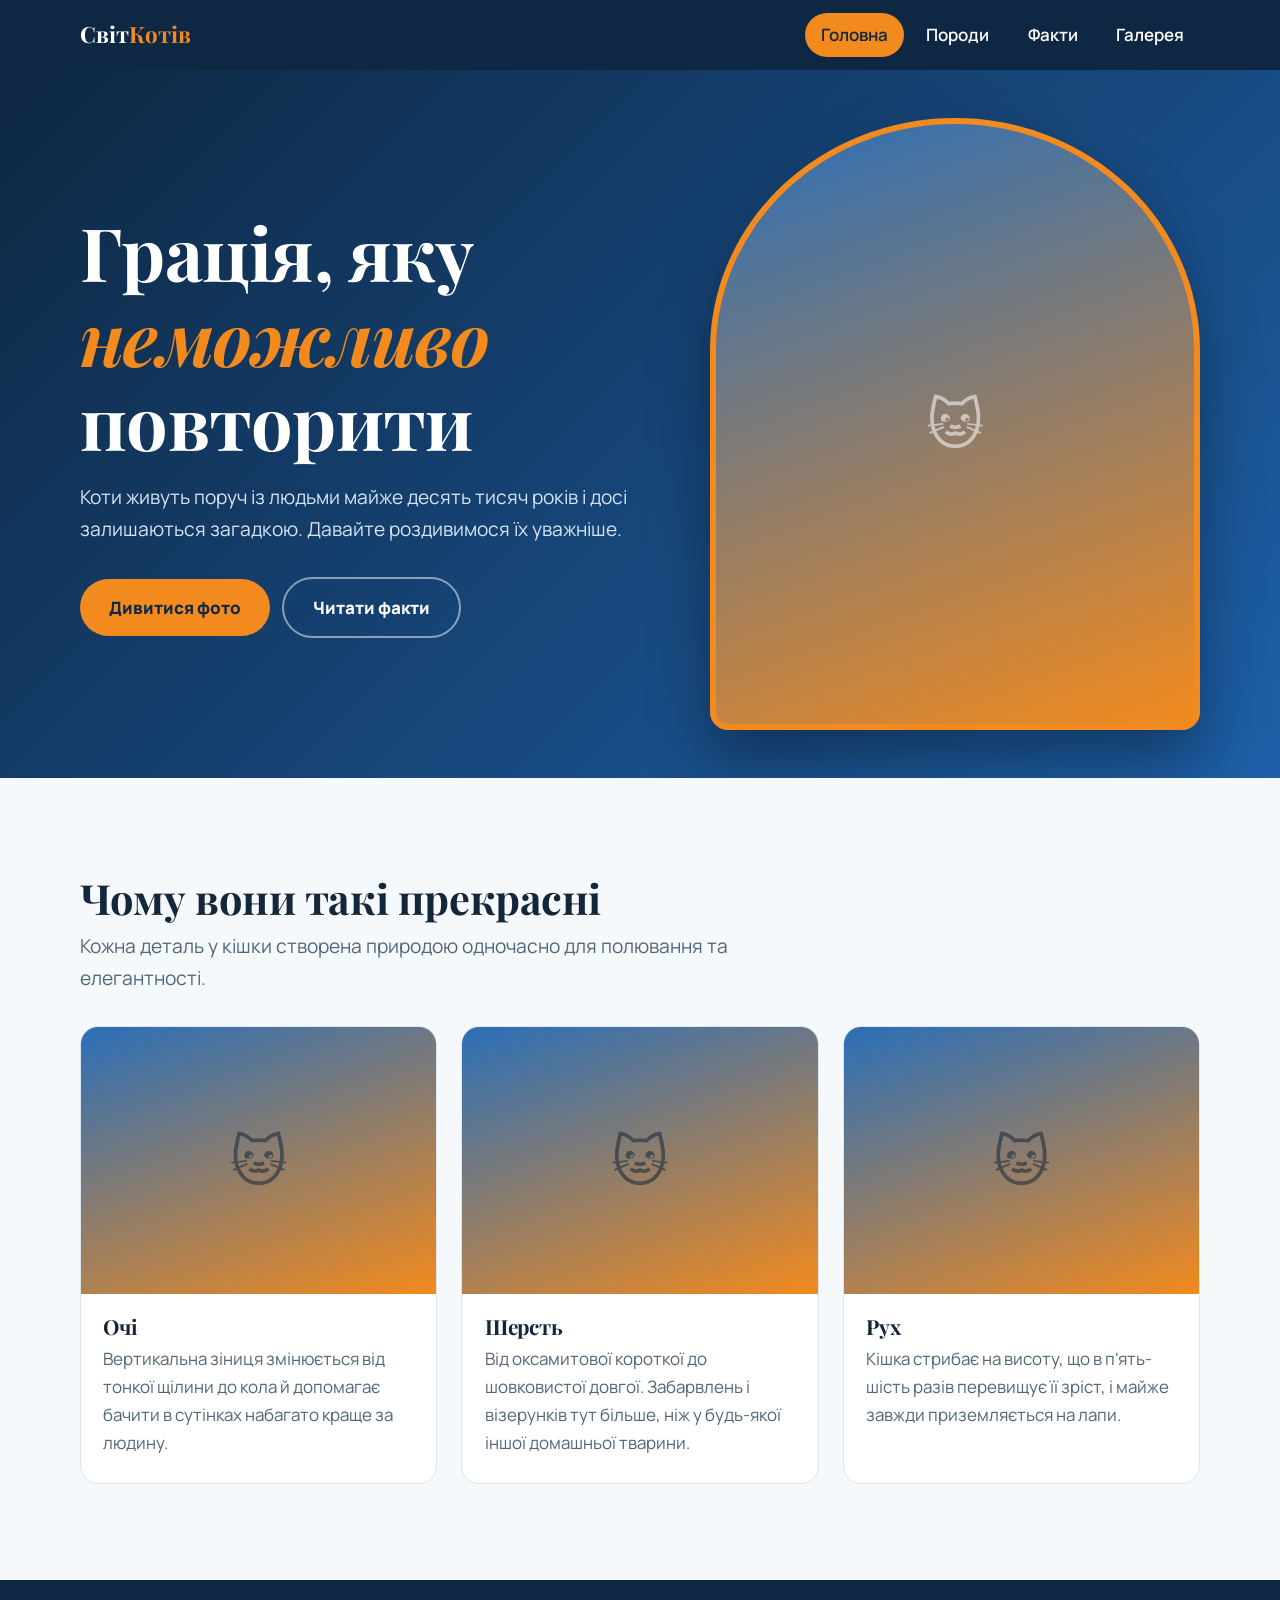
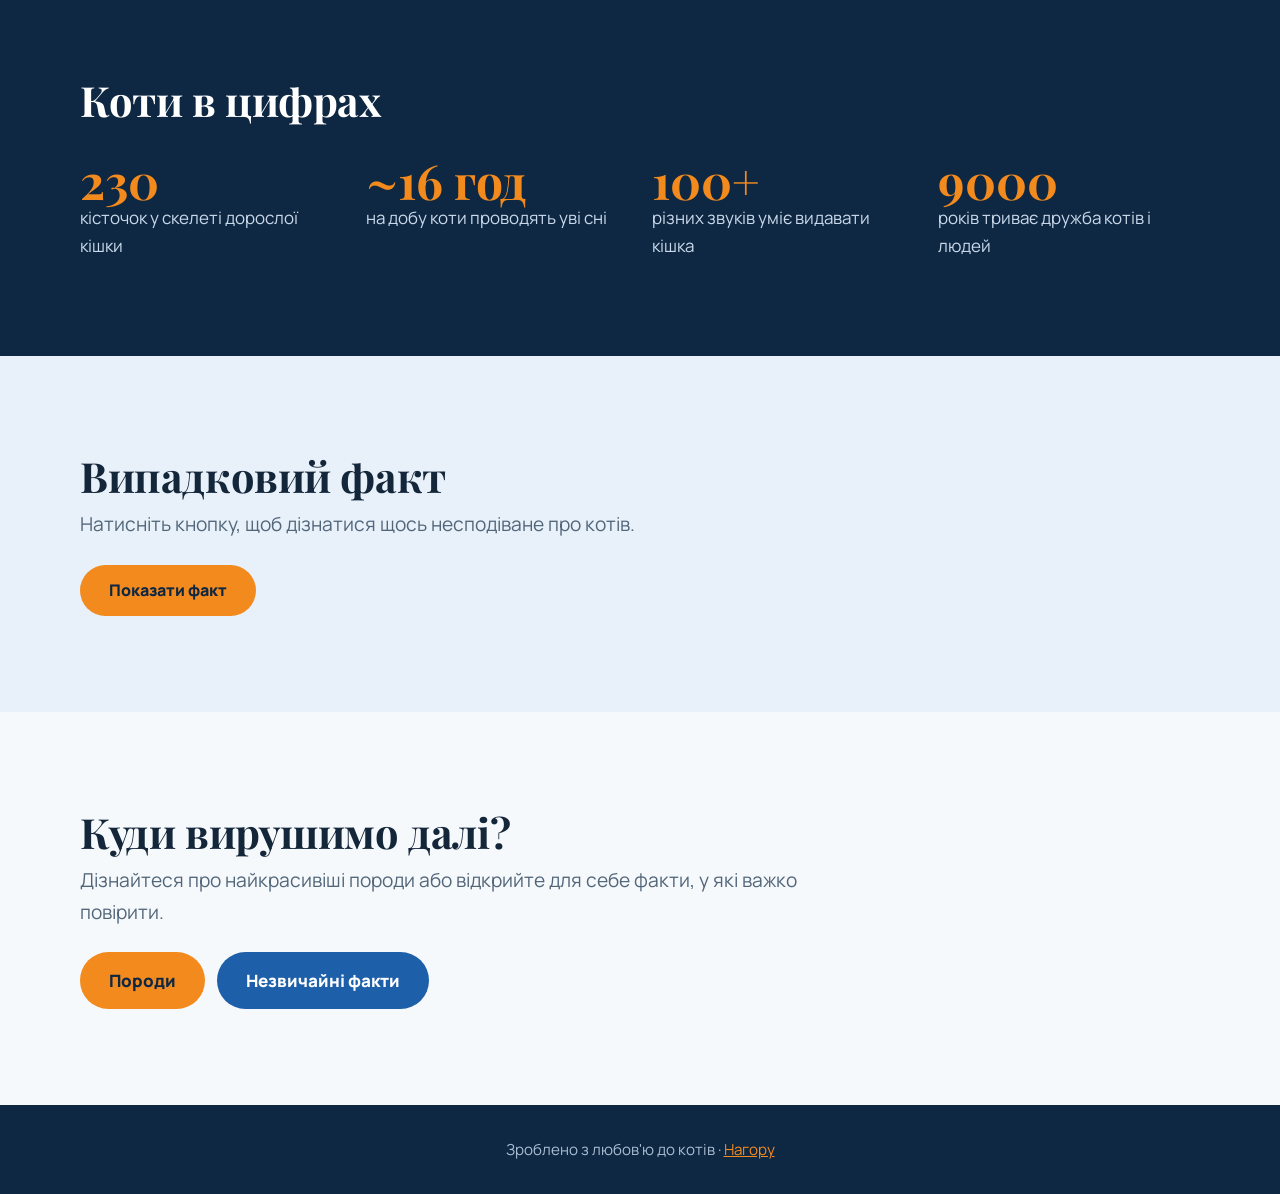
==== index.html @ 0327955f "first First commit" ====
<!DOCTYPE html>
<html lang="uk">
	<head>
		<meta charset="UTF-8">
			<meta name="viewport" content="width=device-width, initial-scale=1">
				<title>Головна — Світ котів</title>
				<meta name="description" content="Краса котів: фото, породи та незвичайні факти">
					<link rel="preconnect" href="https://fonts.googleapis.com">
						<link rel="preconnect" href="https://fonts.gstatic.com" crossorigin="">
							<link href="https://fonts.googleapis.com/css2?family=Manrope:wght@400;600;800&family=Playfair+Display:ital,wght@0,700;1,700&display=swap" rel="stylesheet">
								<link rel="stylesheet" href="css/style.css">
									<script src="js/script.js" defer=""></script>
								</head>
	<body>
		<header>
			<div class="wrap bar">
				<a class="logo" href="index.html">
					Світ<span>Котів</span>
				</a>
				<input type="checkbox" id="menu-toggle" aria-label="Відкрити меню">
					<label class="burger" for="menu-toggle">
						<span></span>
						<span></span>
						<span></span>
					</label>
					<nav aria-label="Головне меню">
						<ul>
							<li>
								<a href="index.html" aria-current="page">Головна</a>
							</li>
							<li>
								<a href="breeds.html">Породи</a>
							</li>
							<li>
								<a href="facts.html">Факти</a>
							</li>
							<li>
								<a href="gallery.html">Галерея</a>
							</li>
						</ul>
					</nav>
				</div>
		</header>

		<main>
			<section class="hero">
				<div class="wrap">
					<div>
						<h1>
							Грація, яку <em>неможливо</em> повторити
						</h1>
						<p>Коти живуть поруч із людьми майже десять тисяч років і досі залишаються загадкою. Давайте роздивимося їх уважніше.</p>
						<a class="btn" href="gallery.html">Дивитися фото</a>
						<a class="btn ghost" href="facts.html">Читати факти</a>
					</div>
					<div class="ph hero-photo">
						<img src="images/hero.jpg" alt="Руда кішка з бурштиновими очима" onerror="this.remove()">
   </div>
				</div>
			</section>

			<section>
				<div class="wrap">
					<h2>Чому вони такі прекрасні</h2>
					<p class="lead">Кожна деталь у кішки створена природою одночасно для полювання та елегантності.</p>
					<div class="grid">
						<article class="card">
							<div class="ph">
								<img src="images/eyes.jpg" alt="Крупний план котячих очей" loading="lazy" onerror="this.remove()">
							</div>
							<div class="txt">
								<h3>Очі</h3>
								<p>Вертикальна зіниця змінюється від тонкої щілини до кола й допомагає бачити в сутінках набагато краще за людину.</p>
							</div>
						</article>
						<article class="card">
							<div class="ph">
								<img src="images/fur.jpg" alt="Пухнастий кіт" loading="lazy" onerror="this.remove()">
							</div>
							<div class="txt">
								<h3>Шерсть</h3>
								<p>Від оксамитової короткої до шовковистої довгої. Забарвлень і візерунків тут більше, ніж у будь-якої іншої домашньої тварини.</p>
							</div>
						</article>
						<article class="card">
							<div class="ph">
								<img src="images/jump.jpg" alt="Кішка у стрибку" loading="lazy" onerror="this.remove()">
							</div>
							<div class="txt">
								<h3>Рух</h3>
								<p>Кішка стрибає на висоту, що в п'ять-шість разів перевищує її зріст, і майже завжди приземляється на лапи.</p>
							</div>
						</article>
					</div>
				</div>
			</section>

			<section class="dark">
				<div class="wrap">
					<h2>Коти в цифрах</h2>
					<div class="stats">
						<div class="stat">
							<b>230</b>
							<p>кісточок у скелеті дорослої кішки</p>
						</div>
						<div class="stat">
							<b>~16 год</b>
							<p>на добу коти проводять уві сні</p>
						</div>
						<div class="stat">
							<b>100+</b>
							<p>різних звуків уміє видавати кішка</p>
						</div>
						<div class="stat">
							<b>9000</b>
							<p>років триває дружба котів і людей</p>
						</div>
					</div>
				</div>
			</section>

			<section class="alt">
				<div class="wrap">
					<h2>Випадковий факт</h2>
					<p class="lead" id="fact-text" aria-live="polite">Натисніть кнопку, щоб дізнатися щось несподіване про котів.</p>
					<div class="actions">
						<button class="btn" id="fact-btn" type="button">Показати факт</button>
					</div>
				</div>
			</section>

			<section>
				<div class="wrap">
					<h2>Куди вирушимо далі?</h2>
					<p class="lead">Дізнайтеся про найкрасивіші породи або відкрийте для себе факти, у які важко повірити.</p>
					<div class="actions">
						<a class="btn" href="breeds.html">Породи</a>
						<a class="btn blue" href="facts.html">Незвичайні факти</a>
					</div>
				</div>
			</section>
		</main>

		<footer>
			<div class="wrap">
				<p>
					Зроблено з любов'ю до котів · <a href="index.html">Нагору</a>
				</p>
			</div>
		</footer>
	</body>
</html>
---- css/style.css ----
/* ===== Коти: синьо-помаранчева палітра ===== */
:root{
  --navy:#0e2742; --blue:#1d5fa8; --sky:#e8f1fa; --paper:#f6f9fc;
  --orange:#f28a1e; --orange-dark:#c96a08; --ink:#14263a; --muted:#52667a;
  --radius:18px;
  --head:"Playfair Display",Georgia,serif;
  --body:"Manrope",system-ui,sans-serif;
}
*{box-sizing:border-box;margin:0;padding:0}
html{scroll-behavior:smooth}
body{font-family:var(--body);color:var(--ink);background:var(--paper);line-height:1.65;font-size:1.0625rem;overflow-x:hidden}
img{max-width:100%;display:block}
a{color:inherit}
:focus-visible{outline:3px solid var(--orange);outline-offset:3px}
.wrap{width:min(1120px,92%);margin-inline:auto}
h1,h2,h3{font-family:var(--head);line-height:1.15;letter-spacing:-.01em}
h1{font-size:clamp(2.4rem,6vw,4.6rem)}
h2{font-size:clamp(1.7rem,3.6vw,2.6rem);margin-bottom:.6rem}
h3{font-size:1.3rem;margin-bottom:.4rem}
section{padding:clamp(3rem,8vw,6rem) 0}
.lead{font-size:1.2rem;color:var(--muted);max-width:60ch}

/* Шапка і меню */
header{position:sticky;top:0;z-index:20;background:var(--navy);color:#fff}
.bar{display:flex;align-items:center;justify-content:space-between;padding:.8rem 0}
.logo{font-family:var(--head);font-weight:700;font-size:1.4rem;text-decoration:none}
.logo span{color:var(--orange)}
nav ul{display:flex;gap:.4rem;list-style:none}
nav a{display:block;padding:.5rem 1rem;border-radius:999px;text-decoration:none;font-weight:600;transition:background .2s}
nav a:hover{background:rgba(255,255,255,.12)}
nav a[aria-current="page"]{background:var(--orange);color:var(--navy)}
#menu-toggle,.burger{display:none}

/* Головний екран */
.hero{background:linear-gradient(135deg,var(--navy) 0%,#17497f 60%,var(--blue) 100%);color:#fff;padding:0;overflow:hidden}
.hero .wrap{display:grid;grid-template-columns:1.1fr .9fr;gap:2rem;align-items:center;min-height:78vh;padding-block:3rem}
.hero p{font-size:1.2rem;color:#d6e4f3;max-width:48ch;margin:1.2rem 0 2rem}
.hero h1 em{font-style:italic;color:var(--orange)}
.btn{display:inline-block;background:var(--orange);color:var(--navy);font-weight:800;text-decoration:none;padding:.9rem 1.8rem;border-radius:999px;transition:transform .2s,background .2s}
.btn:hover{background:#ffa043;transform:translateY(-2px)}
button.btn{border:0;cursor:pointer;font-family:inherit;font-size:1rem}
.btn.ghost{background:transparent;color:#fff;border:2px solid rgba(255,255,255,.5);margin-left:.6rem}
.btn.ghost:hover{background:rgba(255,255,255,.12)}
.btn.blue{background:var(--blue);color:#fff}
.hero-photo{aspect-ratio:4/5;border-radius:50% 50% var(--radius) var(--radius)/38% 38% var(--radius) var(--radius);border:6px solid var(--orange);box-shadow:0 30px 60px rgba(0,0,0,.35)}

/* Рамки для фото: поки немає файлу, видно градієнт зі смайликом */
.ph{position:relative;overflow:hidden;background:linear-gradient(160deg,#2a6fb8,#f28a1e);display:grid;place-items:center}
.ph::before{content:"🐱";font-size:3.5rem;opacity:.55;position:absolute}
.ph img{position:relative;width:100%;height:100%;object-fit:cover}

/* Сітки і картки */
.grid{display:grid;gap:1.5rem;grid-template-columns:repeat(auto-fit,minmax(250px,1fr));margin-top:2rem}
.card{background:#fff;border-radius:var(--radius);overflow:hidden;border:1px solid #dbe6f1}
.card .ph{aspect-ratio:4/3}
.card .txt{padding:1.3rem 1.4rem 1.6rem}
.card p{color:var(--muted)}
.tag{display:inline-block;background:var(--sky);color:var(--blue);font-weight:700;font-size:.85rem;padding:.15rem .7rem;border-radius:999px;margin-bottom:.6rem}
.alt{background:var(--sky)}
.dark{background:var(--navy);color:#fff}
.dark .lead,.dark p{color:#c9d9ea}
.actions{margin-top:1.5rem;display:flex;gap:.8rem;flex-wrap:wrap}

/* Цифри */
.stats{display:grid;gap:1.5rem;grid-template-columns:repeat(auto-fit,minmax(200px,1fr));margin-top:2rem}
.stat b{display:block;font-family:var(--head);font-size:3rem;color:var(--orange);line-height:1}

/* Факти */
.fact{display:grid;grid-template-columns:auto 1fr;gap:1.5rem;padding:1.6rem 0;border-bottom:1px solid #cfdceb;align-items:start}
.fact .ico{font-size:2.4rem;width:4.2rem;height:4.2rem;display:grid;place-items:center;background:var(--orange);border-radius:50%}
.fact:nth-of-type(even) .ico{background:var(--blue)}
.fact p{color:var(--muted);max-width:68ch}
details{background:#fff;border:1px solid #dbe6f1;border-radius:14px;padding:1rem 1.3rem;margin-top:1rem}
summary{cursor:pointer;font-weight:700;color:var(--blue)}
details p{margin-top:.6rem;color:var(--muted)}

/* Галерея */
.gallery{columns:3 260px;column-gap:1rem;margin-top:2rem}
.gallery figure{break-inside:avoid;margin-bottom:1rem;border-radius:var(--radius);overflow:hidden;background:#fff;border:1px solid #dbe6f1}
.gallery .ph{min-height:220px}
.gallery figure:nth-child(3n+1) .ph{aspect-ratio:3/4}
.gallery figure:nth-child(3n+2) .ph{aspect-ratio:1}
.gallery figure:nth-child(3n) .ph{aspect-ratio:4/3}
.gallery figcaption{padding:.7rem 1rem;font-size:.95rem;color:var(--muted)}

.page-head{background:linear-gradient(135deg,var(--navy),var(--blue));color:#fff;padding:clamp(3rem,7vw,5rem) 0}
.page-head p{color:#d6e4f3;max-width:56ch;margin-top:.8rem;font-size:1.15rem}

footer{background:var(--navy);color:#a9bdd3;text-align:center;padding:2rem 0;font-size:.95rem}
footer a{color:var(--orange)}

/* ===== Анімація котів ===== */
.cat-layer{position:fixed;inset:0;pointer-events:none;overflow:hidden;z-index:50}
.follow-cat{position:absolute;left:0;top:0;line-height:1;opacity:0;transition:opacity .4s;will-change:transform}
.runner{position:absolute;left:0;line-height:1;will-change:transform;animation-timing-function:linear;animation-fill-mode:forwards}
.runner.to-right{--flip:-1;animation-name:run-right}
.runner.to-left{--flip:1;animation-name:run-left}
.runner .bob{display:block;animation:bob .35s ease-in-out infinite}
@keyframes run-right{from{transform:translateX(-120px)}to{transform:translateX(calc(100vw + 120px))}}
@keyframes run-left{from{transform:translateX(calc(100vw + 120px))}to{transform:translateX(-120px)}}
@keyframes bob{
  0%,100%{transform:scaleX(var(--flip)) translateY(0) rotate(-4deg)}
  50%{transform:scaleX(var(--flip)) translateY(-12px) rotate(4deg)}
}

/* Планшети */
@media (max-width:900px){
  .hero .wrap{grid-template-columns:1fr;min-height:auto;text-align:center}
  .hero p{margin-inline:auto}
  .hero-photo{max-width:340px;margin:0 auto;order:-1;aspect-ratio:1}
  .btn.ghost{margin:.8rem 0 0}
}
/* Телефони */
@media (max-width:720px){
  .burger{display:flex;flex-direction:column;gap:5px;cursor:pointer;padding:.6rem}
  .burger span{width:26px;height:3px;background:#fff;border-radius:2px;transition:.25s}
  nav{position:absolute;left:0;right:0;top:100%;background:var(--navy);max-height:0;overflow:hidden;transition:max-height .3s}
  nav ul{flex-direction:column;padding:.5rem 4% 1rem}
  #menu-toggle:checked ~ nav{max-height:320px}
  #menu-toggle:checked ~ .burger span:nth-child(1){transform:translateY(8px) rotate(45deg)}
  #menu-toggle:checked ~ .burger span:nth-child(2){opacity:0}
  #menu-toggle:checked ~ .burger span:nth-child(3){transform:translateY(-8px) rotate(-45deg)}
  .bar{position:relative}
  .fact{grid-template-columns:1fr}
  body{font-size:1rem}
}
@media (prefers-reduced-motion:reduce){
  *{transition:none!important;scroll-behavior:auto!important}
  .cat-layer{display:none}
}
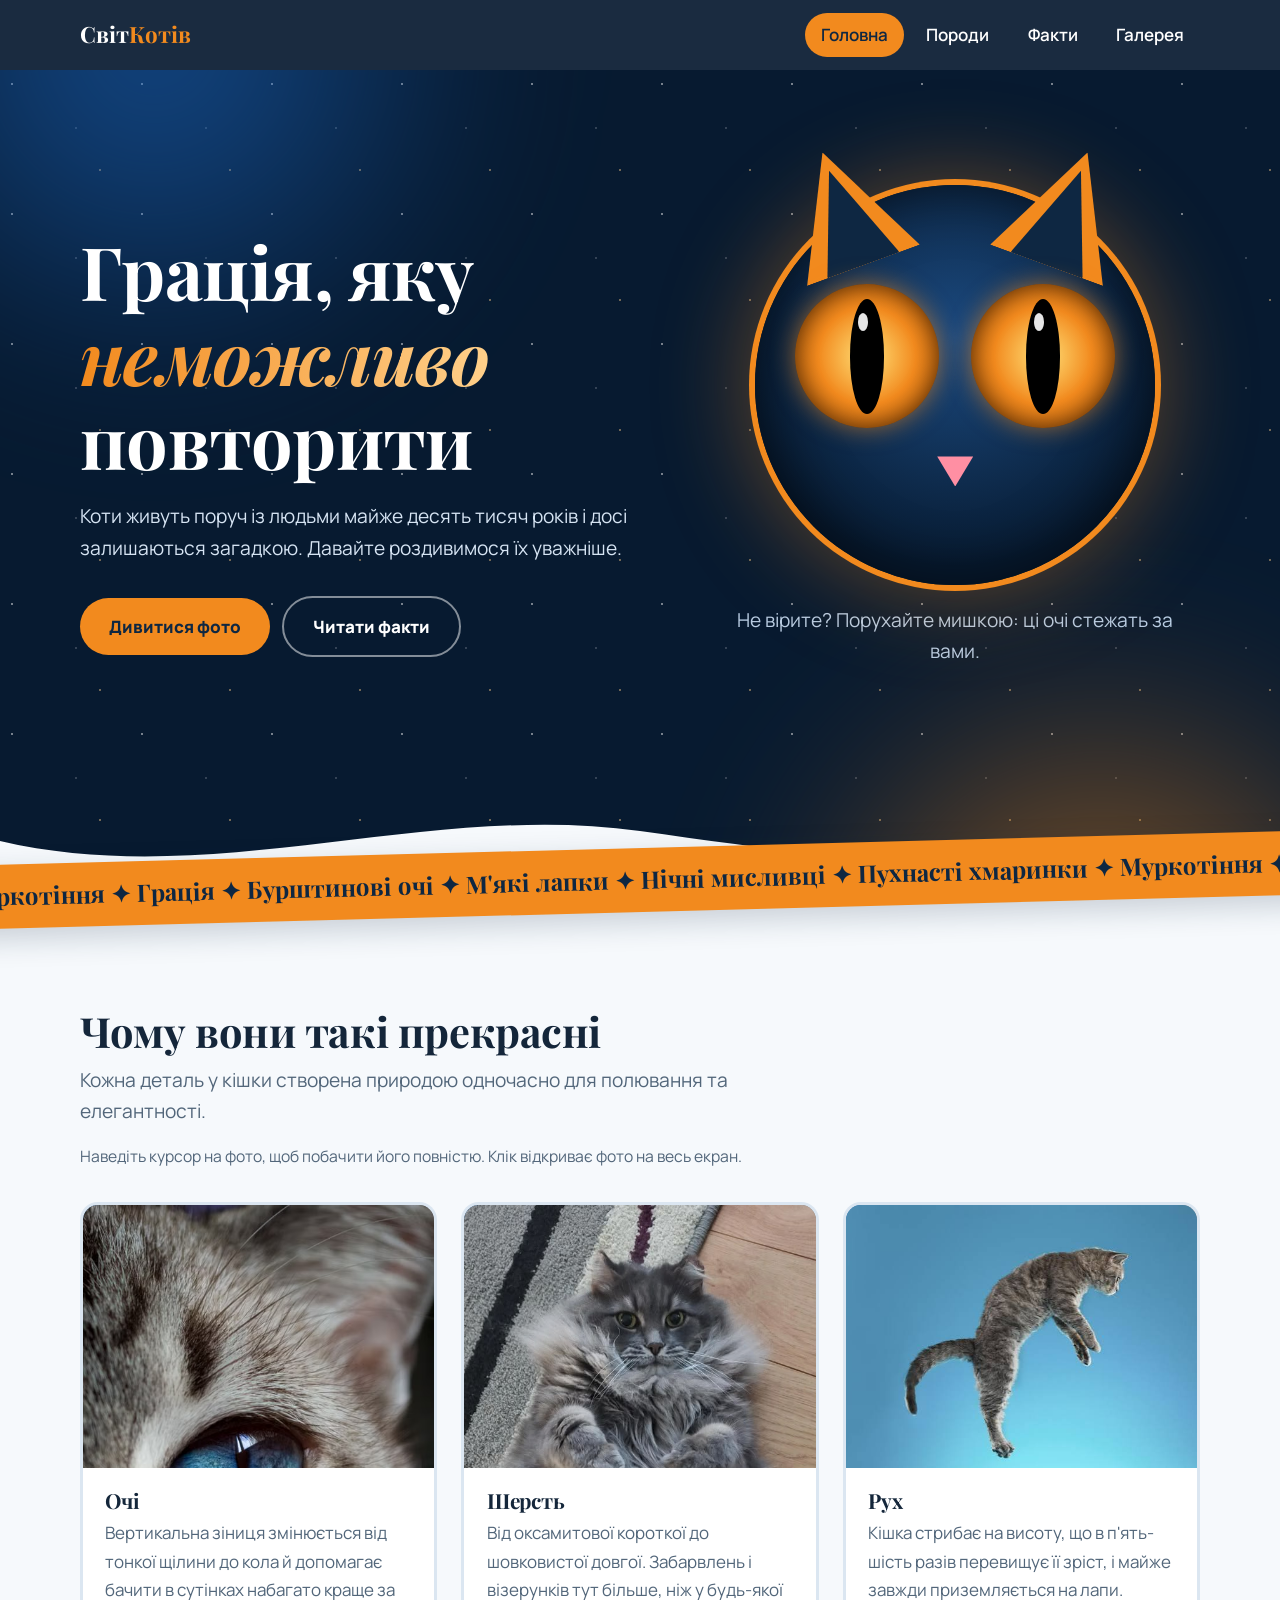
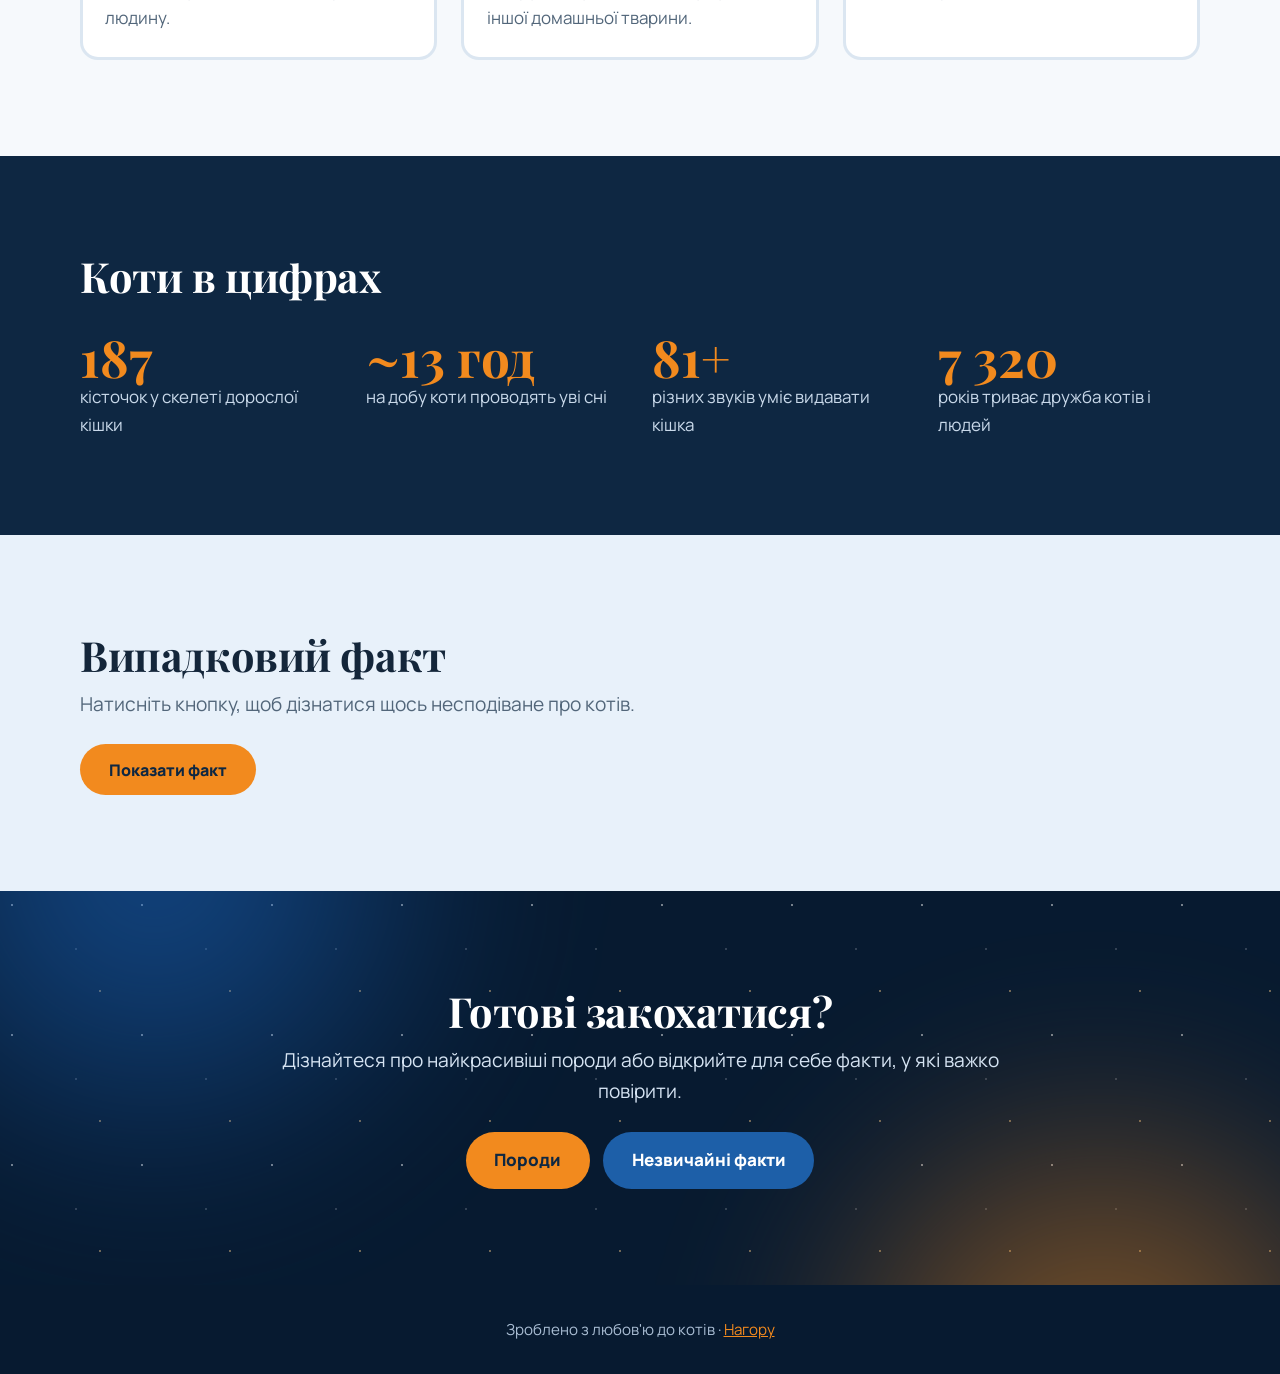
==== commit c0efd038: "change site" ====
--- a/index.html
+++ b/index.html
@@ -43,26 +43,50 @@
 		</header>
 
 		<main>
-			<section class="hero">
+			<section class="hero aurora">
 				<div class="wrap">
 					<div>
 						<h1>
-							Грація, яку <em>неможливо</em> повторити
+							<span class="w" style="--i:0">Грація,</span>
+							<span class="w" style="--i:1">яку</span>
+							<span class="w shine" style="--i:2">неможливо</span>
+							<span class="w" style="--i:3">повторити</span>
 						</h1>
 						<p>Коти живуть поруч із людьми майже десять тисяч років і досі залишаються загадкою. Давайте роздивимося їх уважніше.</p>
 						<a class="btn" href="gallery.html">Дивитися фото</a>
 						<a class="btn ghost" href="facts.html">Читати факти</a>
 					</div>
-					<div class="ph hero-photo">
-						<img src="images/hero.jpg" alt="Руда кішка з бурштиновими очима" onerror="this.remove()">
-   </div>
+					<div class="face-box">
+						<div class="face" aria-hidden="true">
+							<span class="ear l"></span>
+							<span class="ear r"></span>
+							<div class="eyes">
+								<div class="eye">
+									<i class="pupil"></i>
+								</div>
+								<div class="eye">
+									<i class="pupil"></i>
+								</div>
+							</div>
+							<span class="nose"></span>
+						</div>
+						<p class="hint">Не вірите? Порухайте мишкою: ці очі стежать за вами.</p>
+					</div>
 				</div>
+				<svg class="wave" viewBox="0 0 1440 80" preserveAspectRatio="none" aria-hidden="true">
+					<path d="M0,40 C240,90 480,0 720,30 C960,60 1200,90 1440,35 L1440,80 L0,80 Z" fill="#f6f9fc"/>
+				</svg>
 			</section>
+
+			<div class="marquee" aria-hidden="true">
+				<div>Муркотіння ✦ Грація ✦ Бурштинові очі ✦ М'які лапки ✦ Нічні мисливці ✦ Пухнасті хмаринки ✦ Муркотіння ✦ Грація ✦ Бурштинові очі ✦ М'які лапки ✦ Нічні мисливці ✦ Пухнасті хмаринки ✦ </div>
+			</div>
 
 			<section>
 				<div class="wrap">
 					<h2>Чому вони такі прекрасні</h2>
 					<p class="lead">Кожна деталь у кішки створена природою одночасно для полювання та елегантності.</p>
+					<p class="hint">Наведіть курсор на фото, щоб побачити його повністю. Клік відкриває фото на весь екран.</p>
 					<div class="grid">
 						<article class="card">
 							<div class="ph">
@@ -100,19 +124,19 @@
 					<h2>Коти в цифрах</h2>
 					<div class="stats">
 						<div class="stat">
-							<b>230</b>
+							<b data-count="230">230</b>
 							<p>кісточок у скелеті дорослої кішки</p>
 						</div>
 						<div class="stat">
-							<b>~16 год</b>
+							<b data-count="16" data-prefix="~" data-suffix=" год">~16 год</b>
 							<p>на добу коти проводять уві сні</p>
 						</div>
 						<div class="stat">
-							<b>100+</b>
+							<b data-count="100" data-suffix="+">100+</b>
 							<p>різних звуків уміє видавати кішка</p>
 						</div>
 						<div class="stat">
-							<b>9000</b>
+							<b data-count="9000">9000</b>
 							<p>років триває дружба котів і людей</p>
 						</div>
 					</div>
@@ -129,9 +153,9 @@
 				</div>
 			</section>
 
-			<section>
+			<section class="cta aurora">
 				<div class="wrap">
-					<h2>Куди вирушимо далі?</h2>
+					<h2>Готові закохатися?</h2>
 					<p class="lead">Дізнайтеся про найкрасивіші породи або відкрийте для себе факти, у які важко повірити.</p>
 					<div class="actions">
 						<a class="btn" href="breeds.html">Породи</a>
--- a/css/style.css
+++ b/css/style.css
@@ -1,7 +1,8 @@
 /* ===== Коти: синьо-помаранчева палітра ===== */
+@property --a{syntax:"<angle>";initial-value:0deg;inherits:false}
 :root{
-  --navy:#0e2742; --blue:#1d5fa8; --sky:#e8f1fa; --paper:#f6f9fc;
-  --orange:#f28a1e; --orange-dark:#c96a08; --ink:#14263a; --muted:#52667a;
+  --navy:#0e2742; --deep:#071a30; --blue:#1d5fa8; --sky:#e8f1fa; --paper:#f6f9fc;
+  --orange:#f28a1e; --gold:#ffd08a; --ink:#14263a; --muted:#52667a;
   --radius:18px;
   --head:"Playfair Display",Georgia,serif;
   --body:"Manrope",system-ui,sans-serif;
@@ -19,9 +20,13 @@
 h3{font-size:1.3rem;margin-bottom:.4rem}
 section{padding:clamp(3rem,8vw,6rem) 0}
 .lead{font-size:1.2rem;color:var(--muted);max-width:60ch}
+.hint{font-size:.98rem;color:var(--muted);margin-top:1rem}
+
+/* Смуга прокрутки */
+.progress{position:fixed;top:0;left:0;width:100%;height:4px;transform-origin:0 50%;transform:scaleX(0);background:linear-gradient(90deg,var(--orange),var(--gold),var(--blue));z-index:100}
 
 /* Шапка і меню */
-header{position:sticky;top:0;z-index:20;background:var(--navy);color:#fff}
+header{position:sticky;top:0;z-index:20;background:rgba(7,26,48,.92);backdrop-filter:blur(8px);color:#fff}
 .bar{display:flex;align-items:center;justify-content:space-between;padding:.8rem 0}
 .logo{font-family:var(--head);font-weight:700;font-size:1.4rem;text-decoration:none}
 .logo span{color:var(--orange)}
@@ -31,27 +36,83 @@
 nav a[aria-current="page"]{background:var(--orange);color:var(--navy)}
 #menu-toggle,.burger{display:none}
 
+/* Північне сяйво і зорі */
+.aurora{position:relative;overflow:hidden;isolation:isolate;color:#fff;
+  background:
+   radial-gradient(1.5px 1.5px at 12px 14px,rgba(255,255,255,.85),transparent),
+   radial-gradient(1px 1px at 76px 58px,rgba(255,255,255,.6),transparent),
+   radial-gradient(1.5px 1.5px at 100px 100px,rgba(255,208,138,.8),transparent),
+   var(--deep);
+  background-size:130px 130px,130px 130px,130px 130px,auto;
+  animation:stars 60s linear infinite}
+.aurora::before,.aurora::after{content:"";position:absolute;width:60vmax;height:60vmax;border-radius:50%;filter:blur(80px);opacity:.6;z-index:-1;animation:drift 16s ease-in-out infinite alternate}
+.aurora::before{background:radial-gradient(circle,#1d6fd1,transparent 65%);top:-32vmax;left:-18vmax}
+.aurora::after{background:radial-gradient(circle,#f28a1e,transparent 65%);bottom:-38vmax;right:-16vmax;animation-delay:-7s}
+@keyframes drift{to{transform:translate(12vmax,8vmax) scale(1.2)}}
+@keyframes stars{to{background-position:130px 130px,-130px 130px,130px -130px,0 0}}
+@keyframes floaty{50%{translate:0 -14px}}
+
 /* Головний екран */
-.hero{background:linear-gradient(135deg,var(--navy) 0%,#17497f 60%,var(--blue) 100%);color:#fff;padding:0;overflow:hidden}
-.hero .wrap{display:grid;grid-template-columns:1.1fr .9fr;gap:2rem;align-items:center;min-height:78vh;padding-block:3rem}
+.hero{padding:0}
+.hero .wrap{display:grid;grid-template-columns:1.1fr .9fr;gap:2rem;align-items:center;min-height:90vh;padding-block:3rem 7rem}
 .hero p{font-size:1.2rem;color:#d6e4f3;max-width:48ch;margin:1.2rem 0 2rem}
-.hero h1 em{font-style:italic;color:var(--orange)}
-.btn{display:inline-block;background:var(--orange);color:var(--navy);font-weight:800;text-decoration:none;padding:.9rem 1.8rem;border-radius:999px;transition:transform .2s,background .2s}
-.btn:hover{background:#ffa043;transform:translateY(-2px)}
+.wave{position:absolute;left:0;bottom:-1px;width:100%;height:80px;display:block}
+.w{display:inline-block;opacity:0;animation:wordIn .9s cubic-bezier(.2,.8,.2,1) forwards;animation-delay:calc(var(--i)*.14s + .2s)}
+.w.shine{background:linear-gradient(90deg,var(--orange),var(--gold),var(--orange));background-size:200% 100%;-webkit-background-clip:text;background-clip:text;color:transparent;font-style:italic;
+  animation:wordIn .9s cubic-bezier(.2,.8,.2,1) forwards,shine 4s linear infinite;animation-delay:calc(var(--i)*.14s + .2s),0s}
+@keyframes wordIn{from{opacity:0;transform:translateY(46px) rotate(4deg)}to{opacity:1;transform:none}}
+@keyframes shine{to{background-position:200% 0}}
+.btn{display:inline-block;background:var(--orange);color:var(--navy);font-weight:800;text-decoration:none;padding:.9rem 1.8rem;border-radius:999px;transition:transform .2s,background .2s,box-shadow .2s}
+.btn:hover{background:#ffa043;transform:translateY(-3px);box-shadow:0 12px 30px rgba(242,138,30,.4)}
 button.btn{border:0;cursor:pointer;font-family:inherit;font-size:1rem}
 .btn.ghost{background:transparent;color:#fff;border:2px solid rgba(255,255,255,.5);margin-left:.6rem}
-.btn.ghost:hover{background:rgba(255,255,255,.12)}
+.btn.ghost:hover{background:rgba(255,255,255,.12);box-shadow:none}
 .btn.blue{background:var(--blue);color:#fff}
-.hero-photo{aspect-ratio:4/5;border-radius:50% 50% var(--radius) var(--radius)/38% 38% var(--radius) var(--radius);border:6px solid var(--orange);box-shadow:0 30px 60px rgba(0,0,0,.35)}
-
-/* Рамки для фото: поки немає файлу, видно градієнт зі смайликом */
+
+/* Котяча мордочка з очима, що стежать */
+.face-box{text-align:center}
+.face-box .hint{color:#b9cde3}
+.face{position:relative;isolation:isolate;width:min(400px,78vw);aspect-ratio:1;margin-inline:auto;border-radius:50%;
+  background:radial-gradient(circle at 50% 38%,#1b4a80,#071a30 72%);
+  box-shadow:0 0 0 6px var(--orange),0 0 100px rgba(242,138,30,.45),inset 0 0 60px rgba(0,0,0,.6);
+  display:flex;flex-direction:column;align-items:center;justify-content:center;animation:floaty 6s ease-in-out infinite}
+.ear{position:absolute;top:-9%;width:30%;height:30%;background:var(--orange);clip-path:polygon(0 100%,50% 0,100% 100%);z-index:-1}
+.ear::after{content:"";position:absolute;inset:16% 18% 0;background:var(--navy);clip-path:polygon(0 100%,50% 0,100% 100%)}
+.ear.l{left:7%;rotate:-20deg}
+.ear.r{right:7%;rotate:20deg}
+.eyes{display:flex;gap:10%;width:80%;justify-content:center}
+.eye{position:relative;flex:1;aspect-ratio:1;border-radius:50%;overflow:hidden;
+  background:radial-gradient(circle,#ffe27a 0,var(--orange) 48%,#8f4300 100%);
+  box-shadow:inset 0 0 22px rgba(0,0,0,.55),0 0 24px rgba(242,138,30,.6);animation:blink 6s infinite}
+.pupil{position:absolute;left:50%;top:50%;width:24%;height:80%;margin:-40% 0 0 -12%;background:#000;border-radius:50%;transform:translate(var(--px,0px),var(--py,0px))}
+.pupil::after{content:"";position:absolute;top:12%;left:22%;width:30%;height:16%;border-radius:50%;background:#fff;opacity:.9}
+@keyframes blink{0%,90%,100%{transform:scaleY(1)}94%{transform:scaleY(.06)}}
+.nose{width:9%;aspect-ratio:1.2;background:#ff8fa3;clip-path:polygon(0 0,100% 0,50% 100%);margin-top:7%}
+
+/* Стрічка */
+.marquee{background:var(--orange);color:var(--navy);overflow:hidden;white-space:nowrap;rotate:-1.5deg;margin:-2rem -3vw 0;position:relative;z-index:2;padding:.75rem 0;font-family:var(--head);font-weight:700;font-size:1.5rem;box-shadow:0 10px 30px rgba(14,39,66,.2)}
+.marquee div{display:inline-block;animation:marq 30s linear infinite}
+@keyframes marq{to{transform:translateX(-50%)}}
+
+/* Рамки для фото */
 .ph{position:relative;overflow:hidden;background:linear-gradient(160deg,#2a6fb8,#f28a1e);display:grid;place-items:center}
 .ph::before{content:"🐱";font-size:3.5rem;opacity:.55;position:absolute}
-.ph img{position:relative;width:100%;height:100%;object-fit:cover}
-
-/* Сітки і картки */
+.ph img{position:relative;width:100%;height:100%;object-fit:cover;transition:transform .7s cubic-bezier(.2,.8,.2,1),filter .4s}
+.ph:has(img){cursor:zoom-in}
+
+/* Сітки і картки з обертовою рамкою */
 .grid{display:grid;gap:1.5rem;grid-template-columns:repeat(auto-fit,minmax(250px,1fr));margin-top:2rem}
-.card{background:#fff;border-radius:var(--radius);overflow:hidden;border:1px solid #dbe6f1}
+.card,.gallery figure{position:relative;overflow:hidden;border-radius:var(--radius);border:3px solid transparent;
+  background:linear-gradient(#fff,#fff) padding-box,linear-gradient(#dbe6f1,#dbe6f1) border-box;
+  transition:transform .15s ease-out,box-shadow .3s}
+.card:hover,.gallery figure:hover{
+  background:linear-gradient(#fff,#fff) padding-box,conic-gradient(from var(--a),var(--orange),var(--blue),var(--gold),var(--orange)) border-box;
+  animation:spin 3s linear infinite;box-shadow:0 28px 55px rgba(14,39,66,.28)}
+@keyframes spin{to{--a:360deg}}
+.card::after,.gallery figure::after{content:"";position:absolute;inset:0;pointer-events:none;border-radius:inherit;
+  background:radial-gradient(circle at var(--gx,50%) var(--gy,50%),rgba(255,255,255,.4),transparent 55%);opacity:0;transition:opacity .3s}
+.card:hover::after,.gallery figure:hover::after{opacity:1}
+.card:hover .ph img,.gallery figure:hover .ph img{transform:scale(1.1);filter:saturate(1.15)}
 .card .ph{aspect-ratio:4/3}
 .card .txt{padding:1.3rem 1.4rem 1.6rem}
 .card p{color:var(--muted)}
@@ -60,14 +121,23 @@
 .dark{background:var(--navy);color:#fff}
 .dark .lead,.dark p{color:#c9d9ea}
 .actions{margin-top:1.5rem;display:flex;gap:.8rem;flex-wrap:wrap}
+.cta{text-align:center}
+.cta .lead{margin-inline:auto;color:#d6e4f3}
+.cta .actions{justify-content:center}
+
+/* Поява при прокрутці */
+.reveal{opacity:0;translate:0 36px;
+  transition:opacity .7s var(--d,0s),translate .7s var(--d,0s),transform .15s ease-out,box-shadow .3s}
+.reveal.in{opacity:1;translate:0 0}
 
 /* Цифри */
 .stats{display:grid;gap:1.5rem;grid-template-columns:repeat(auto-fit,minmax(200px,1fr));margin-top:2rem}
-.stat b{display:block;font-family:var(--head);font-size:3rem;color:var(--orange);line-height:1}
+.stat b{display:block;font-family:var(--head);font-size:3.2rem;color:var(--orange);line-height:1}
 
 /* Факти */
 .fact{display:grid;grid-template-columns:auto 1fr;gap:1.5rem;padding:1.6rem 0;border-bottom:1px solid #cfdceb;align-items:start}
-.fact .ico{font-size:2.4rem;width:4.2rem;height:4.2rem;display:grid;place-items:center;background:var(--orange);border-radius:50%}
+.fact .ico{font-size:2.4rem;width:4.2rem;height:4.2rem;display:grid;place-items:center;background:var(--orange);border-radius:50%;transition:transform .35s}
+.fact:hover .ico{transform:rotate(-14deg) scale(1.12)}
 .fact:nth-of-type(even) .ico{background:var(--blue)}
 .fact p{color:var(--muted);max-width:68ch}
 details{background:#fff;border:1px solid #dbe6f1;border-radius:14px;padding:1rem 1.3rem;margin-top:1rem}
@@ -76,21 +146,42 @@
 
 /* Галерея */
 .gallery{columns:3 260px;column-gap:1rem;margin-top:2rem}
-.gallery figure{break-inside:avoid;margin-bottom:1rem;border-radius:var(--radius);overflow:hidden;background:#fff;border:1px solid #dbe6f1}
-.gallery .ph{min-height:220px}
-.gallery figure:nth-child(3n+1) .ph{aspect-ratio:3/4}
-.gallery figure:nth-child(3n+2) .ph{aspect-ratio:1}
-.gallery figure:nth-child(3n) .ph{aspect-ratio:4/3}
+.gallery figure{break-inside:avoid;margin-bottom:1rem}
+.gallery .ph img{height:auto}
+.gallery .ph:not(:has(img)){min-height:220px}
+.gallery figure:nth-child(3n+1) .ph:not(:has(img)){aspect-ratio:3/4}
+.gallery figure:nth-child(3n+2) .ph:not(:has(img)){aspect-ratio:1}
+.gallery figure:nth-child(3n) .ph:not(:has(img)){aspect-ratio:4/3}
 .gallery figcaption{padding:.7rem 1rem;font-size:.95rem;color:var(--muted)}
 
-.page-head{background:linear-gradient(135deg,var(--navy),var(--blue));color:#fff;padding:clamp(3rem,7vw,5rem) 0}
+/* Верх внутрішніх сторінок */
+.page-head{padding:clamp(3.5rem,8vw,6rem) 0}
+.page-head h1{animation:wordIn .9s cubic-bezier(.2,.8,.2,1) both}
 .page-head p{color:#d6e4f3;max-width:56ch;margin-top:.8rem;font-size:1.15rem}
-
-footer{background:var(--navy);color:#a9bdd3;text-align:center;padding:2rem 0;font-size:.95rem}
+.page-head .wrap{position:relative}
+.page-head .wrap::after{content:"🐾";position:absolute;right:0;top:50%;font-size:7rem;opacity:.2;transform:translateY(-50%) rotate(-15deg);animation:floaty 6s ease-in-out infinite}
+
+footer{background:var(--deep);color:#a9bdd3;text-align:center;padding:2rem 0;font-size:.95rem}
 footer a{color:var(--orange)}
 
-/* ===== Анімація котів ===== */
-.cat-layer{position:fixed;inset:0;pointer-events:none;overflow:hidden;z-index:50}
+/* Велике фото при наведенні і на весь екран */
+.peek{position:fixed;left:0;top:0;z-index:70;pointer-events:none;opacity:0;scale:.92;background:#fff;padding:8px;border-radius:20px;
+  box-shadow:0 0 0 4px var(--orange),0 30px 80px rgba(7,26,48,.55);transition:opacity .2s,scale .2s}
+.peek.on{opacity:1;scale:1}
+.peek img{display:block;max-width:min(60vw,620px);max-height:70vh;border-radius:14px}
+.lb{position:fixed;inset:0;z-index:100;background:rgba(5,16,30,.93);display:none;place-items:center;padding:2rem}
+.lb.on{display:grid}
+.lb figure{text-align:center;color:#fff}
+.lb img{max-width:92vw;max-height:78vh;border-radius:16px;box-shadow:0 0 0 4px var(--orange),0 0 80px rgba(242,138,30,.4);margin-inline:auto}
+.lb figcaption{margin-top:1rem;font-family:var(--head);font-size:1.2rem}
+.lb-btn{position:absolute;width:3.2rem;height:3.2rem;border:0;border-radius:50%;background:var(--orange);color:var(--navy);font-size:1.8rem;line-height:1;cursor:pointer;transition:transform .2s}
+.lb-btn:hover{transform:scale(1.12)}
+.lb-close{top:1rem;right:1rem}
+.lb-prev{left:1rem;top:50%}
+.lb-next{right:1rem;top:50%}
+
+/* Коти, що біжать */
+.cat-layer{position:fixed;inset:0;pointer-events:none;overflow:hidden;z-index:60}
 .follow-cat{position:absolute;left:0;top:0;line-height:1;opacity:0;transition:opacity .4s;will-change:transform}
 .runner{position:absolute;left:0;line-height:1;will-change:transform;animation-timing-function:linear;animation-fill-mode:forwards}
 .runner.to-right{--flip:-1;animation-name:run-right}
@@ -105,16 +196,17 @@
 
 /* Планшети */
 @media (max-width:900px){
-  .hero .wrap{grid-template-columns:1fr;min-height:auto;text-align:center}
+  .hero .wrap{grid-template-columns:1fr;min-height:auto;text-align:center;padding-bottom:6rem}
   .hero p{margin-inline:auto}
-  .hero-photo{max-width:340px;margin:0 auto;order:-1;aspect-ratio:1}
+  .face{width:min(300px,70vw)}
   .btn.ghost{margin:.8rem 0 0}
+  .page-head .wrap::after{font-size:4.5rem}
 }
 /* Телефони */
 @media (max-width:720px){
   .burger{display:flex;flex-direction:column;gap:5px;cursor:pointer;padding:.6rem}
   .burger span{width:26px;height:3px;background:#fff;border-radius:2px;transition:.25s}
-  nav{position:absolute;left:0;right:0;top:100%;background:var(--navy);max-height:0;overflow:hidden;transition:max-height .3s}
+  nav{position:absolute;left:0;right:0;top:100%;background:var(--deep);max-height:0;overflow:hidden;transition:max-height .3s}
   nav ul{flex-direction:column;padding:.5rem 4% 1rem}
   #menu-toggle:checked ~ nav{max-height:320px}
   #menu-toggle:checked ~ .burger span:nth-child(1){transform:translateY(8px) rotate(45deg)}
@@ -122,9 +214,11 @@
   #menu-toggle:checked ~ .burger span:nth-child(3){transform:translateY(-8px) rotate(-45deg)}
   .bar{position:relative}
   .fact{grid-template-columns:1fr}
+  .marquee{font-size:1.2rem}
   body{font-size:1rem}
 }
 @media (prefers-reduced-motion:reduce){
-  *{transition:none!important;scroll-behavior:auto!important}
+  *,*::before,*::after{animation:none!important;transition:none!important;scroll-behavior:auto!important}
+  .w{opacity:1}
   .cat-layer{display:none}
 }
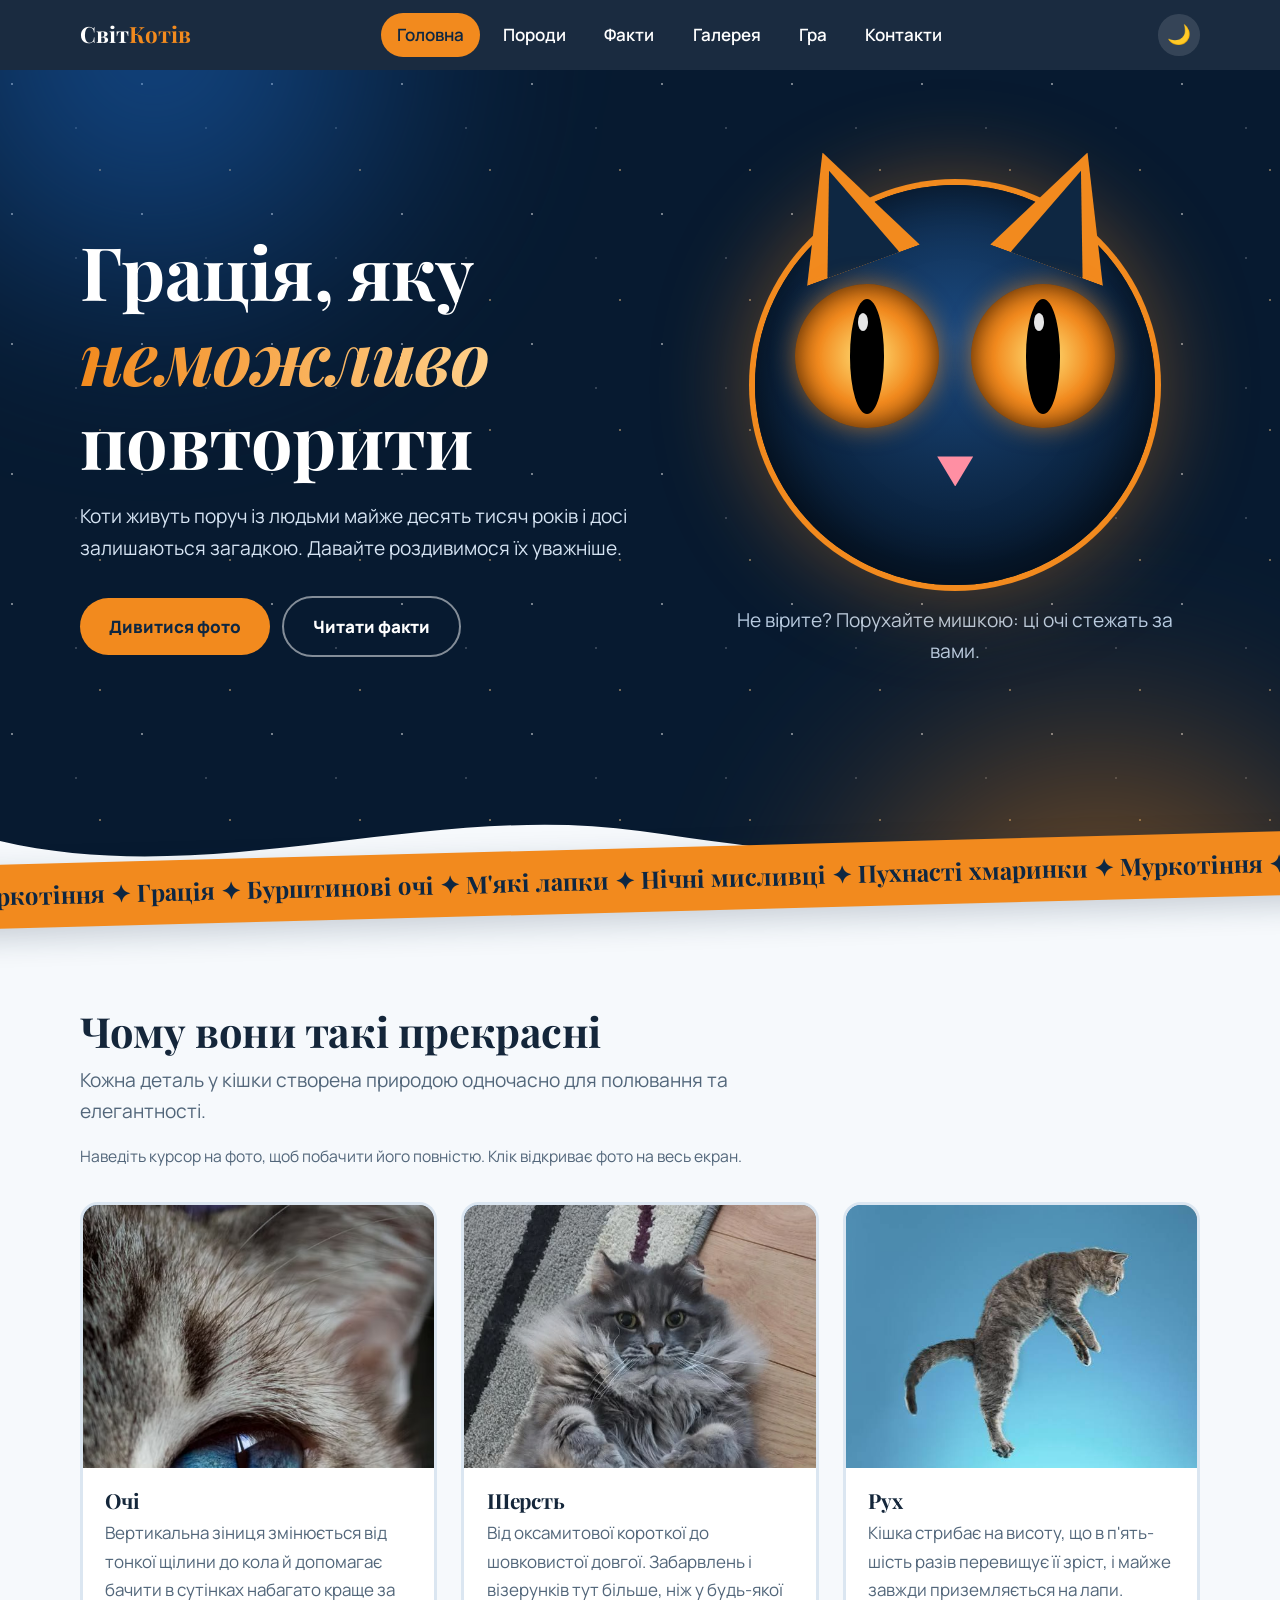
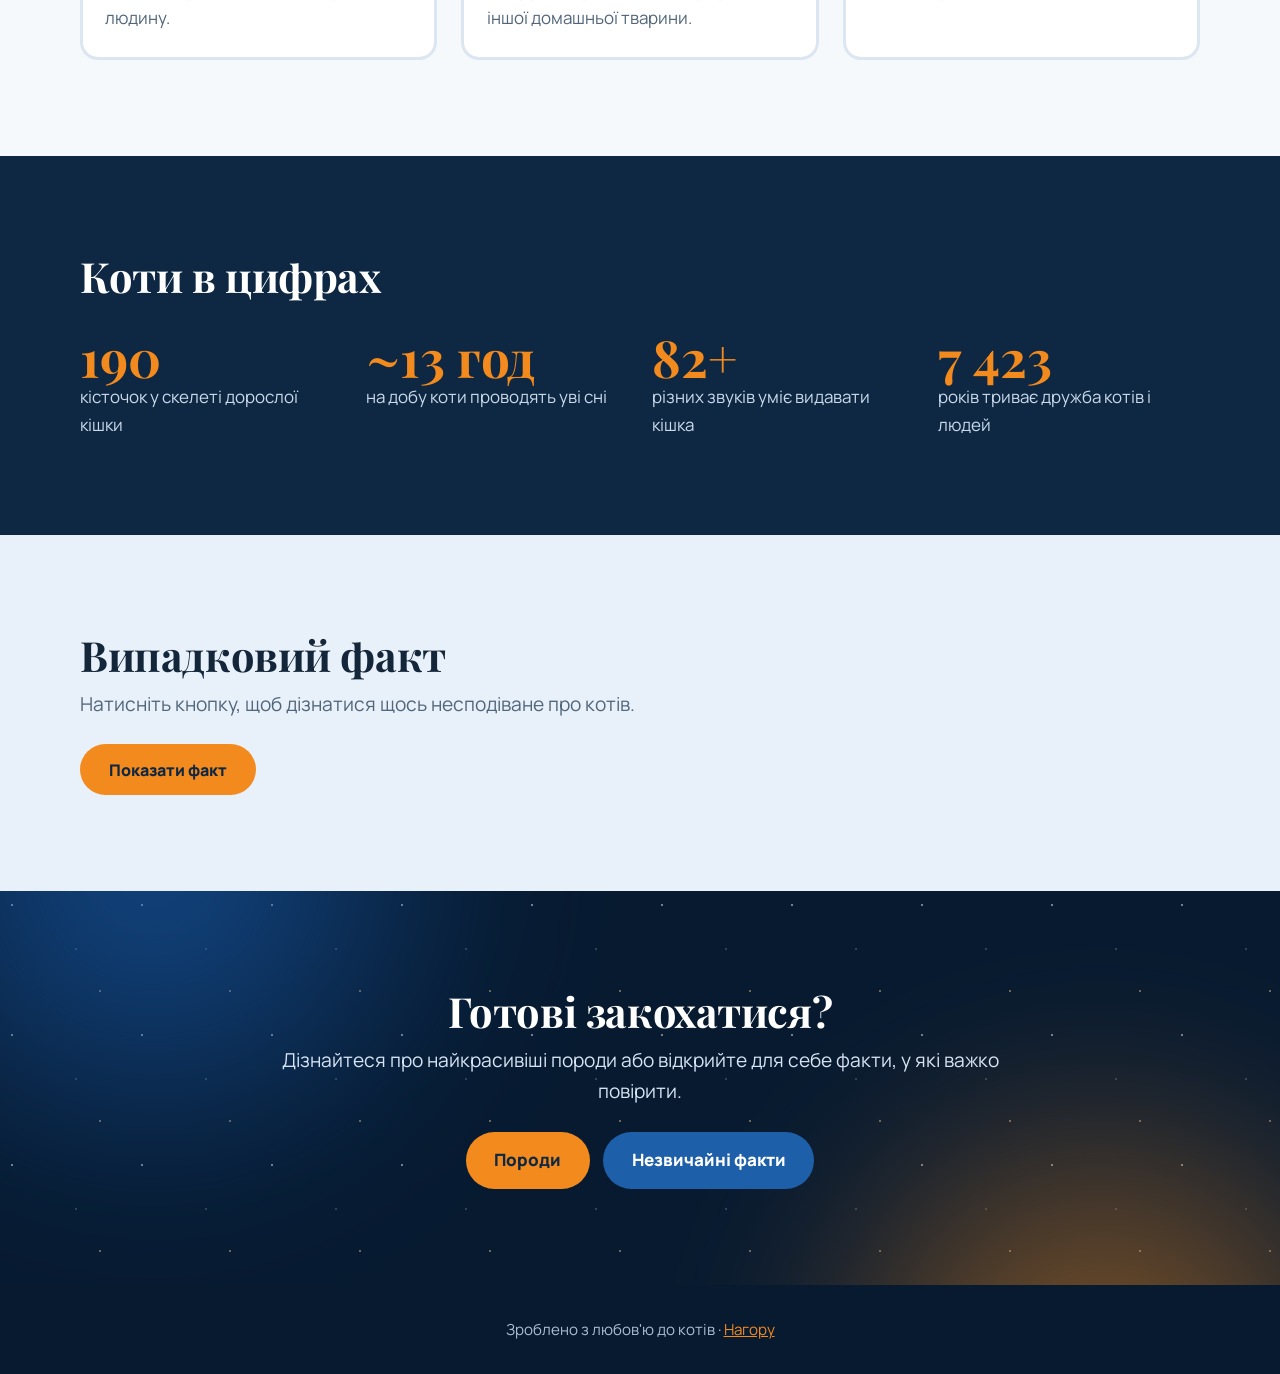
==== commit 2566319e: "final commit" ====
--- a/index.html
+++ b/index.html
@@ -4,12 +4,17 @@
 		<meta charset="UTF-8">
 			<meta name="viewport" content="width=device-width, initial-scale=1">
 				<title>Головна — Світ котів</title>
+				<link rel="icon" href="images/favicon.svg" type="image/svg+xml">
 				<meta name="description" content="Краса котів: фото, породи та незвичайні факти">
 					<link rel="preconnect" href="https://fonts.googleapis.com">
 						<link rel="preconnect" href="https://fonts.gstatic.com" crossorigin="">
 							<link href="https://fonts.googleapis.com/css2?family=Manrope:wght@400;600;800&family=Playfair+Display:ital,wght@0,700;1,700&display=swap" rel="stylesheet">
 								<link rel="stylesheet" href="css/style.css">
 									<script src="js/script.js" defer=""></script>
+									<meta name="theme-color" content="#071a30">
+										<meta property="og:title" content="Світ котів">
+											<meta property="og:description" content="Краса котів: фото, породи та незвичайні факти">
+												<script src="js/extra.js" defer=""></script>
 								</head>
 	<body>
 		<header>
@@ -36,6 +41,12 @@
 							</li>
 							<li>
 								<a href="gallery.html">Галерея</a>
+							</li>
+							<li>
+								<a href="game.html">Гра</a>
+							</li>
+							<li>
+								<a href="contacts.html">Контакти</a>
 							</li>
 						</ul>
 					</nav>
--- a/css/style.css
+++ b/css/style.css
@@ -221,4 +221,52 @@
   *,*::before,*::after{animation:none!important;transition:none!important;scroll-behavior:auto!important}
   .w{opacity:1}
   .cat-layer{display:none}
+}
+/* ===== Додатки: тема, форма, гра, кнопки ===== */
+body{transition:background .4s,color .4s}
+.bar{gap:.6rem}
+.theme-btn{border:0;background:rgba(255,255,255,.12);color:#fff;width:2.6rem;height:2.6rem;border-radius:50%;font-size:1.2rem;cursor:pointer;transition:transform .3s,background .2s;margin-left:.6rem}
+.theme-btn:hover{background:var(--orange);transform:rotate(25deg) scale(1.1)}
+.to-top{position:fixed;right:1.2rem;bottom:1.2rem;z-index:40;width:3rem;height:3rem;border:0;border-radius:50%;background:var(--orange);color:var(--navy);font-size:1.5rem;font-weight:800;cursor:pointer;opacity:0;pointer-events:none;translate:0 16px;transition:opacity .3s,translate .3s,transform .2s;box-shadow:0 10px 25px rgba(0,0,0,.3)}
+.to-top.on{opacity:1;pointer-events:auto;translate:0 0}
+.to-top:hover{transform:scale(1.12)}
+
+/* Темна тема */
+[data-theme="dark"]{--paper:#0a1626;--ink:#e6eef8;--muted:#9db3c9;--sky:#10233a}
+[data-theme="dark"] .card,[data-theme="dark"] .gallery figure{background:linear-gradient(#12263d,#12263d) padding-box,linear-gradient(#24415f,#24415f) border-box}
+[data-theme="dark"] .card:hover,[data-theme="dark"] .gallery figure:hover{background:linear-gradient(#12263d,#12263d) padding-box,conic-gradient(from var(--a),var(--orange),var(--blue),var(--gold),var(--orange)) border-box}
+[data-theme="dark"] details,[data-theme="dark"] .field input,[data-theme="dark"] .field select,[data-theme="dark"] .field textarea,[data-theme="dark"] .info{background:#12263d;border-color:#24415f;color:var(--ink)}
+[data-theme="dark"] .tag{background:#1a3a5e;color:var(--gold)}
+[data-theme="dark"] summary{color:var(--gold)}
+[data-theme="dark"] .fact{border-color:#24415f}
+[data-theme="dark"] .wave path{fill:#0a1626}
+
+/* Форма */
+.contact{display:grid;grid-template-columns:1.3fr .7fr;gap:2rem;margin-top:2rem;align-items:start}
+.field{margin-bottom:1.2rem}
+.field label{display:block;font-weight:700;margin-bottom:.35rem}
+.field input,.field select,.field textarea{width:100%;font:inherit;color:var(--ink);background:#fff;border:2px solid #cfdceb;border-radius:12px;padding:.8rem 1rem;transition:border-color .2s,box-shadow .2s}
+.field textarea{min-height:150px;resize:vertical}
+.field input:focus,.field select:focus,.field textarea:focus{outline:none;border-color:var(--orange);box-shadow:0 0 0 4px rgba(242,138,30,.25)}
+.field.bad input,.field.bad textarea{border-color:#d93a3a}
+.err{color:#d93a3a;font-size:.9rem;min-height:1.2em;margin-top:.25rem}
+.ok{display:none;background:#e3f6e8;color:#14532d;border-radius:12px;padding:1rem 1.2rem;margin-top:1rem;font-weight:600}
+.ok.on{display:block}
+.info{background:#fff;border:2px solid #dbe6f1;border-radius:var(--radius);padding:1.4rem}
+.info p{color:var(--muted);margin:.3rem 0 1rem}
+
+/* Гра */
+.game-bar{display:flex;gap:1rem;flex-wrap:wrap;align-items:center;margin:1.5rem 0 1rem}
+.pill{background:var(--navy);color:#fff;border-radius:999px;padding:.4rem 1.1rem;font-weight:700}
+.pill b{color:var(--orange)}
+.arena{position:relative;height:min(60vh,460px);border-radius:var(--radius);overflow:hidden;border:4px solid var(--orange);
+  background:radial-gradient(circle at 30% 20%,#1d5fa8,#071a30)}
+.mouse{position:absolute;border:0;background:none;font-size:2.8rem;line-height:1;cursor:pointer;transition:left .25s,top .25s,transform .1s;filter:drop-shadow(0 6px 8px rgba(0,0,0,.4))}
+.mouse:active{transform:scale(.8)}
+.mouse[hidden]{display:none}
+.arena-msg{position:absolute;inset:0;display:grid;place-items:center;text-align:center;color:#fff;font-family:var(--head);font-size:1.5rem;padding:1rem;pointer-events:none}
+
+@media (max-width:720px){
+  .contact{grid-template-columns:1fr}
+  .theme-btn{margin-left:auto}
 }
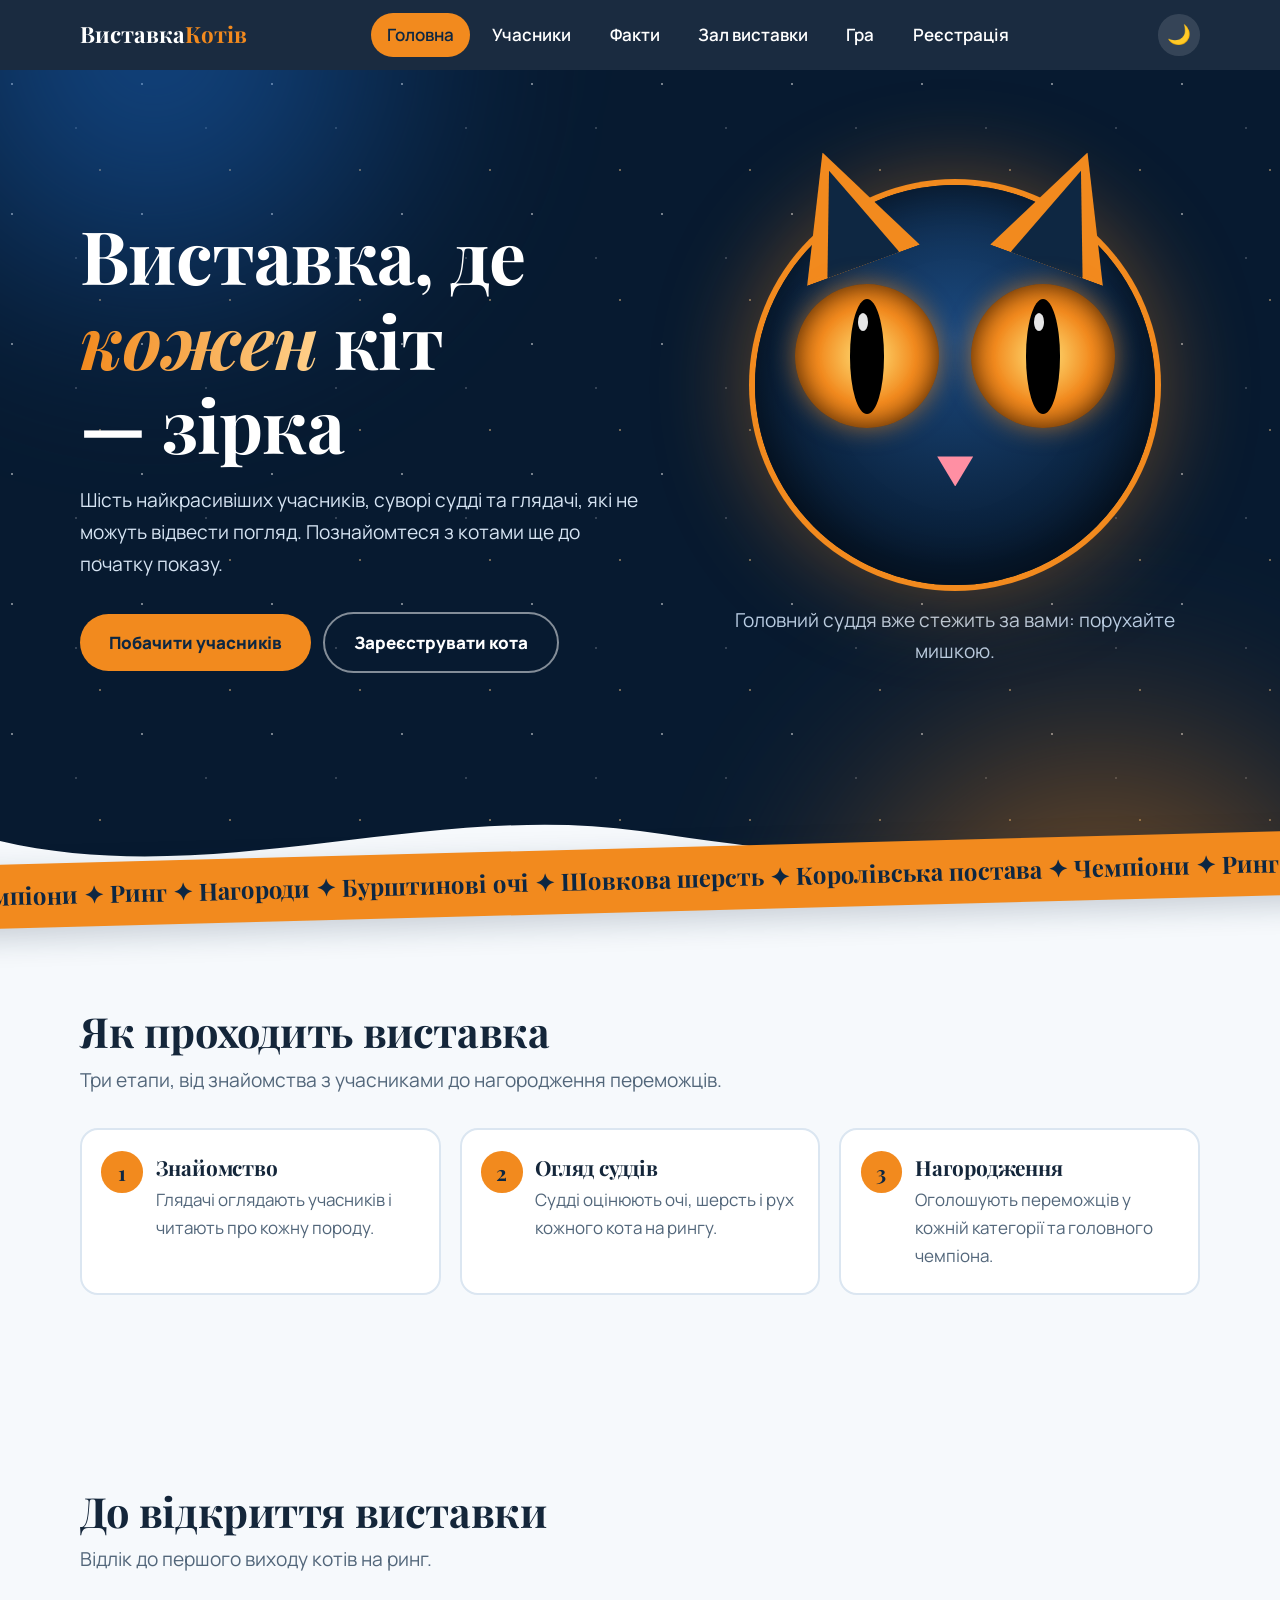
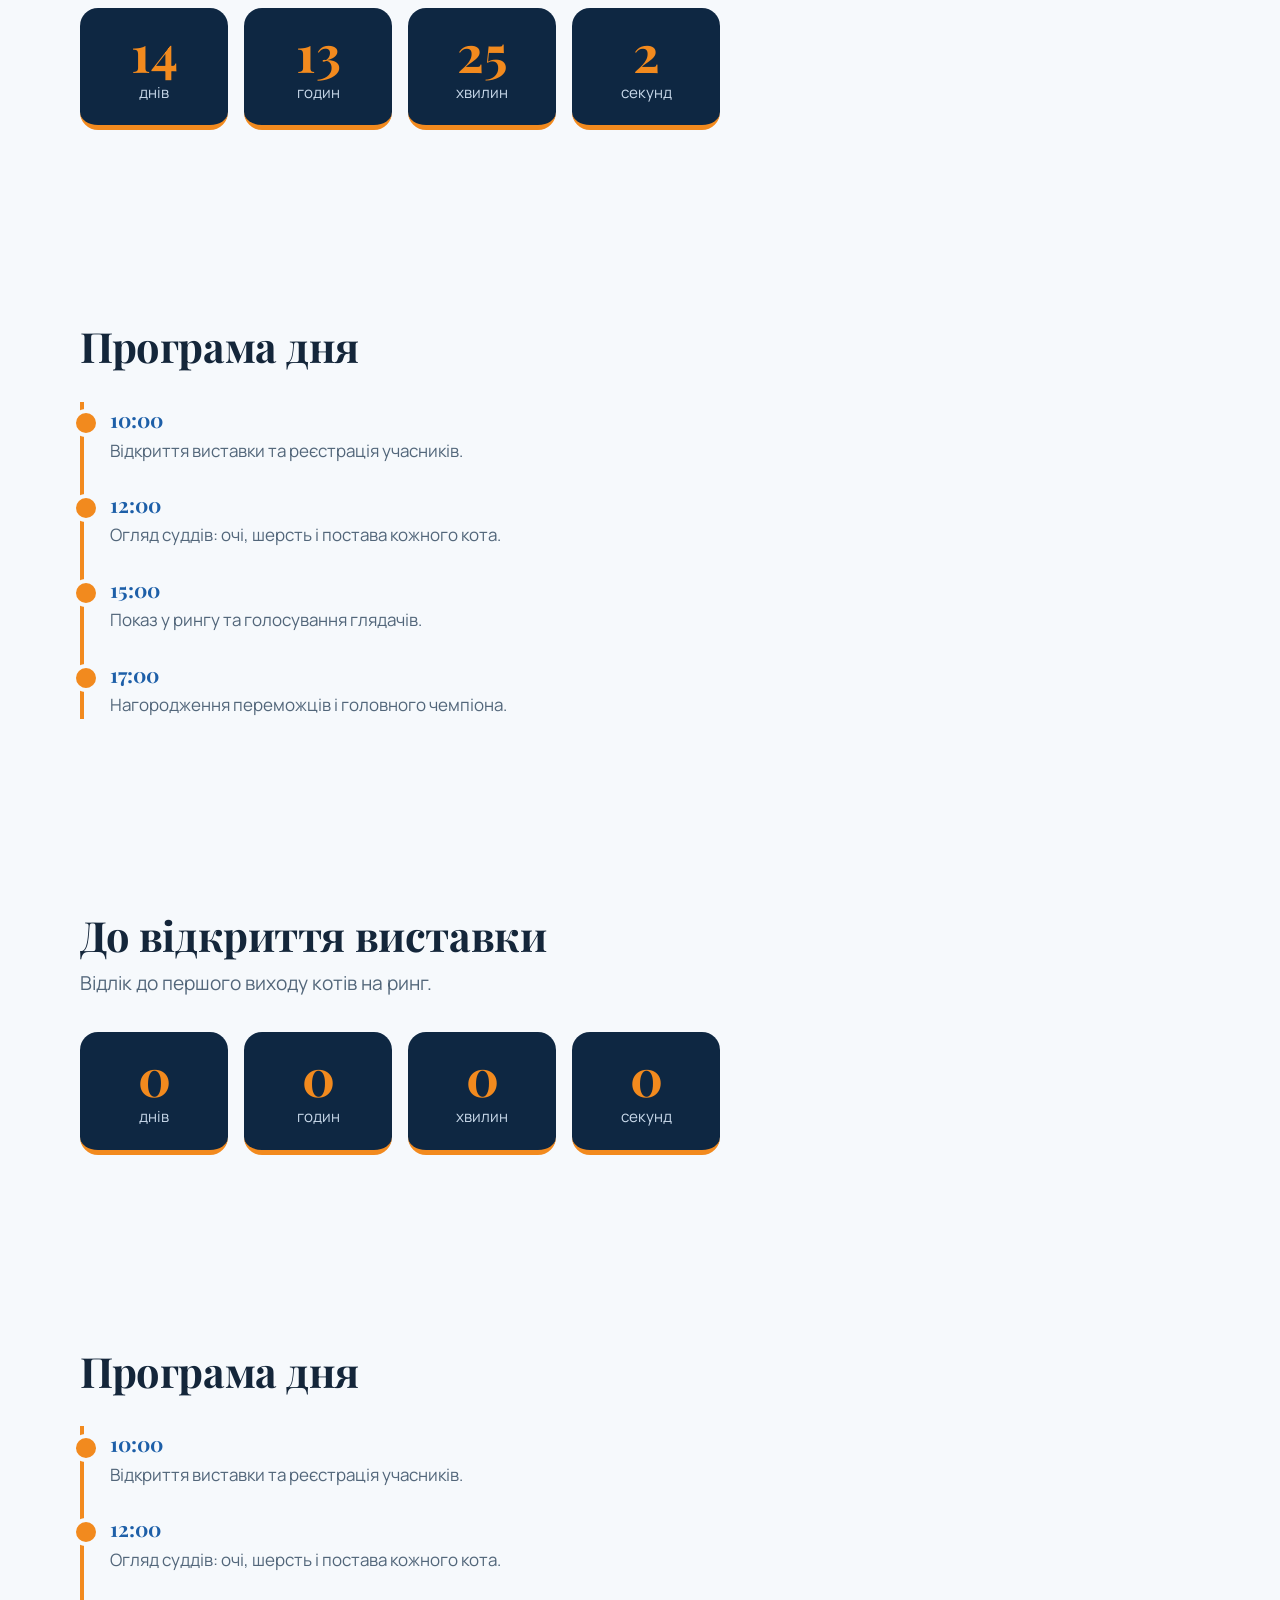
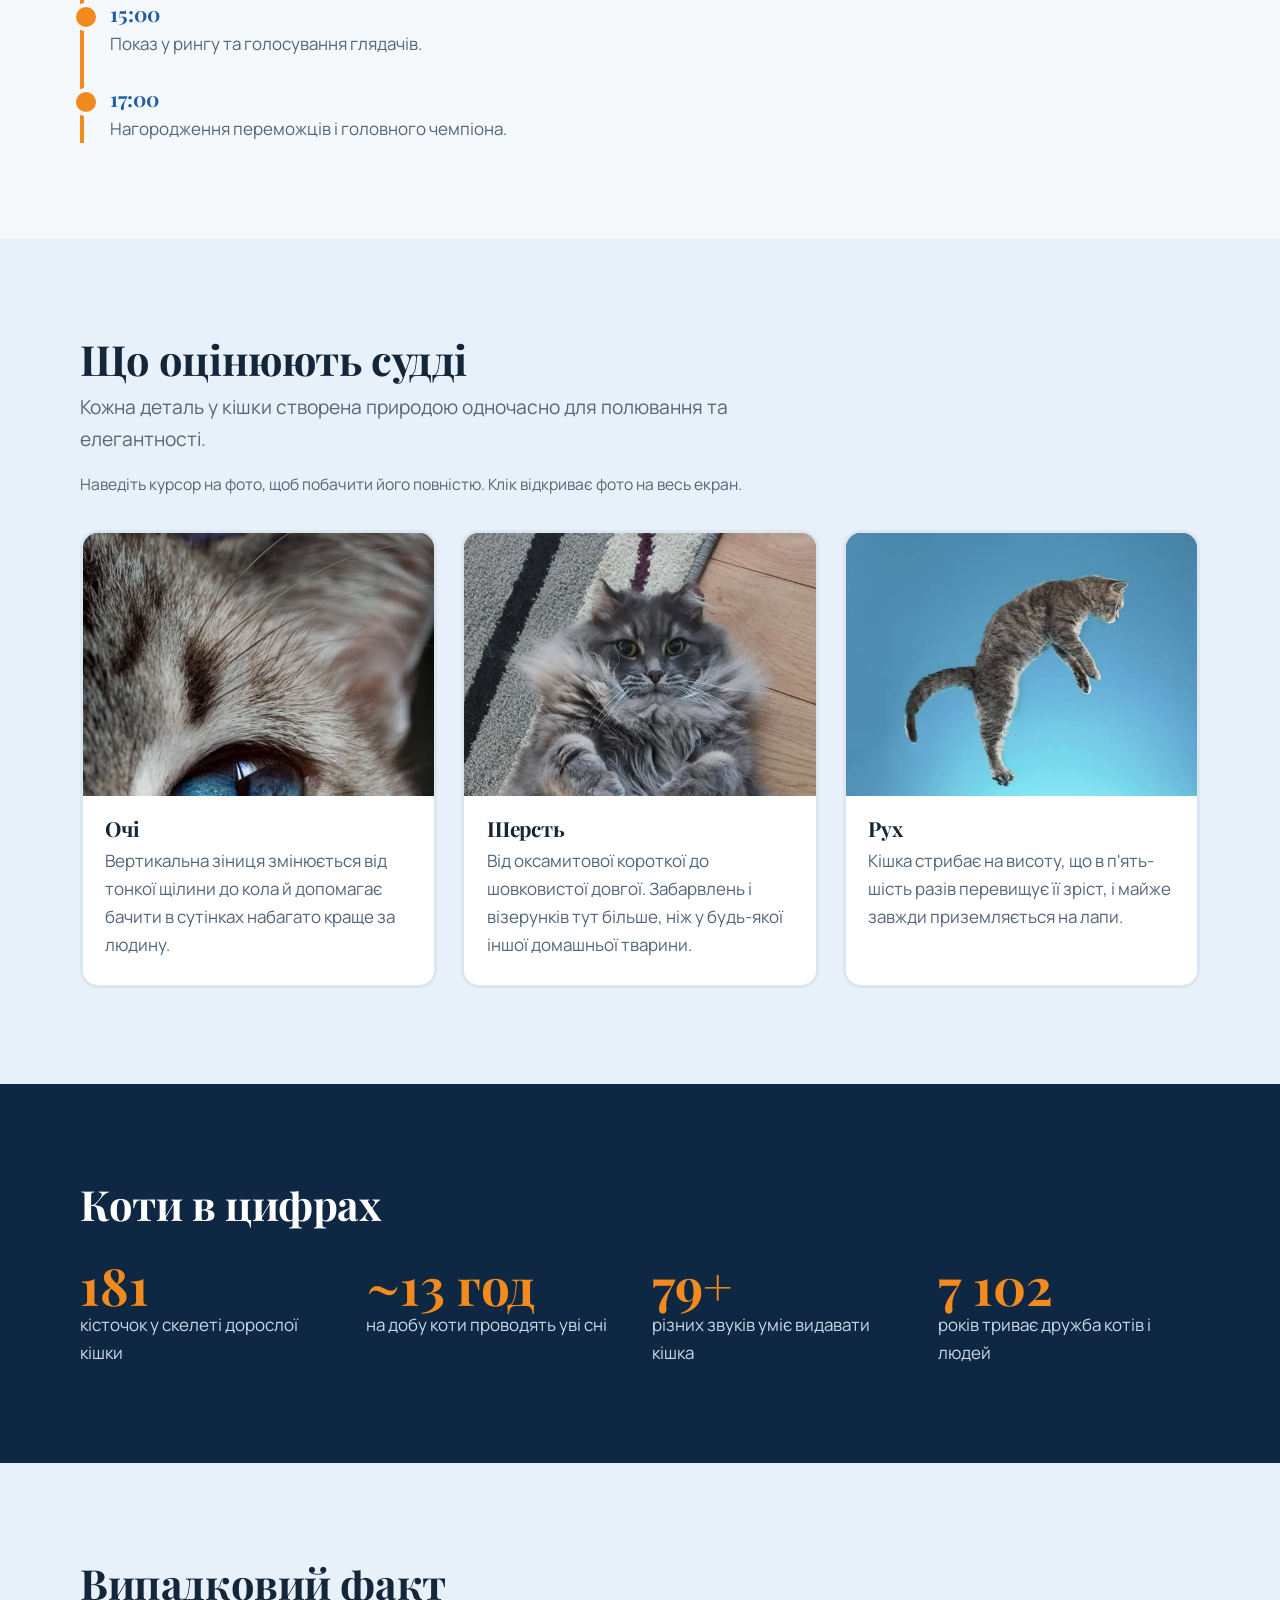
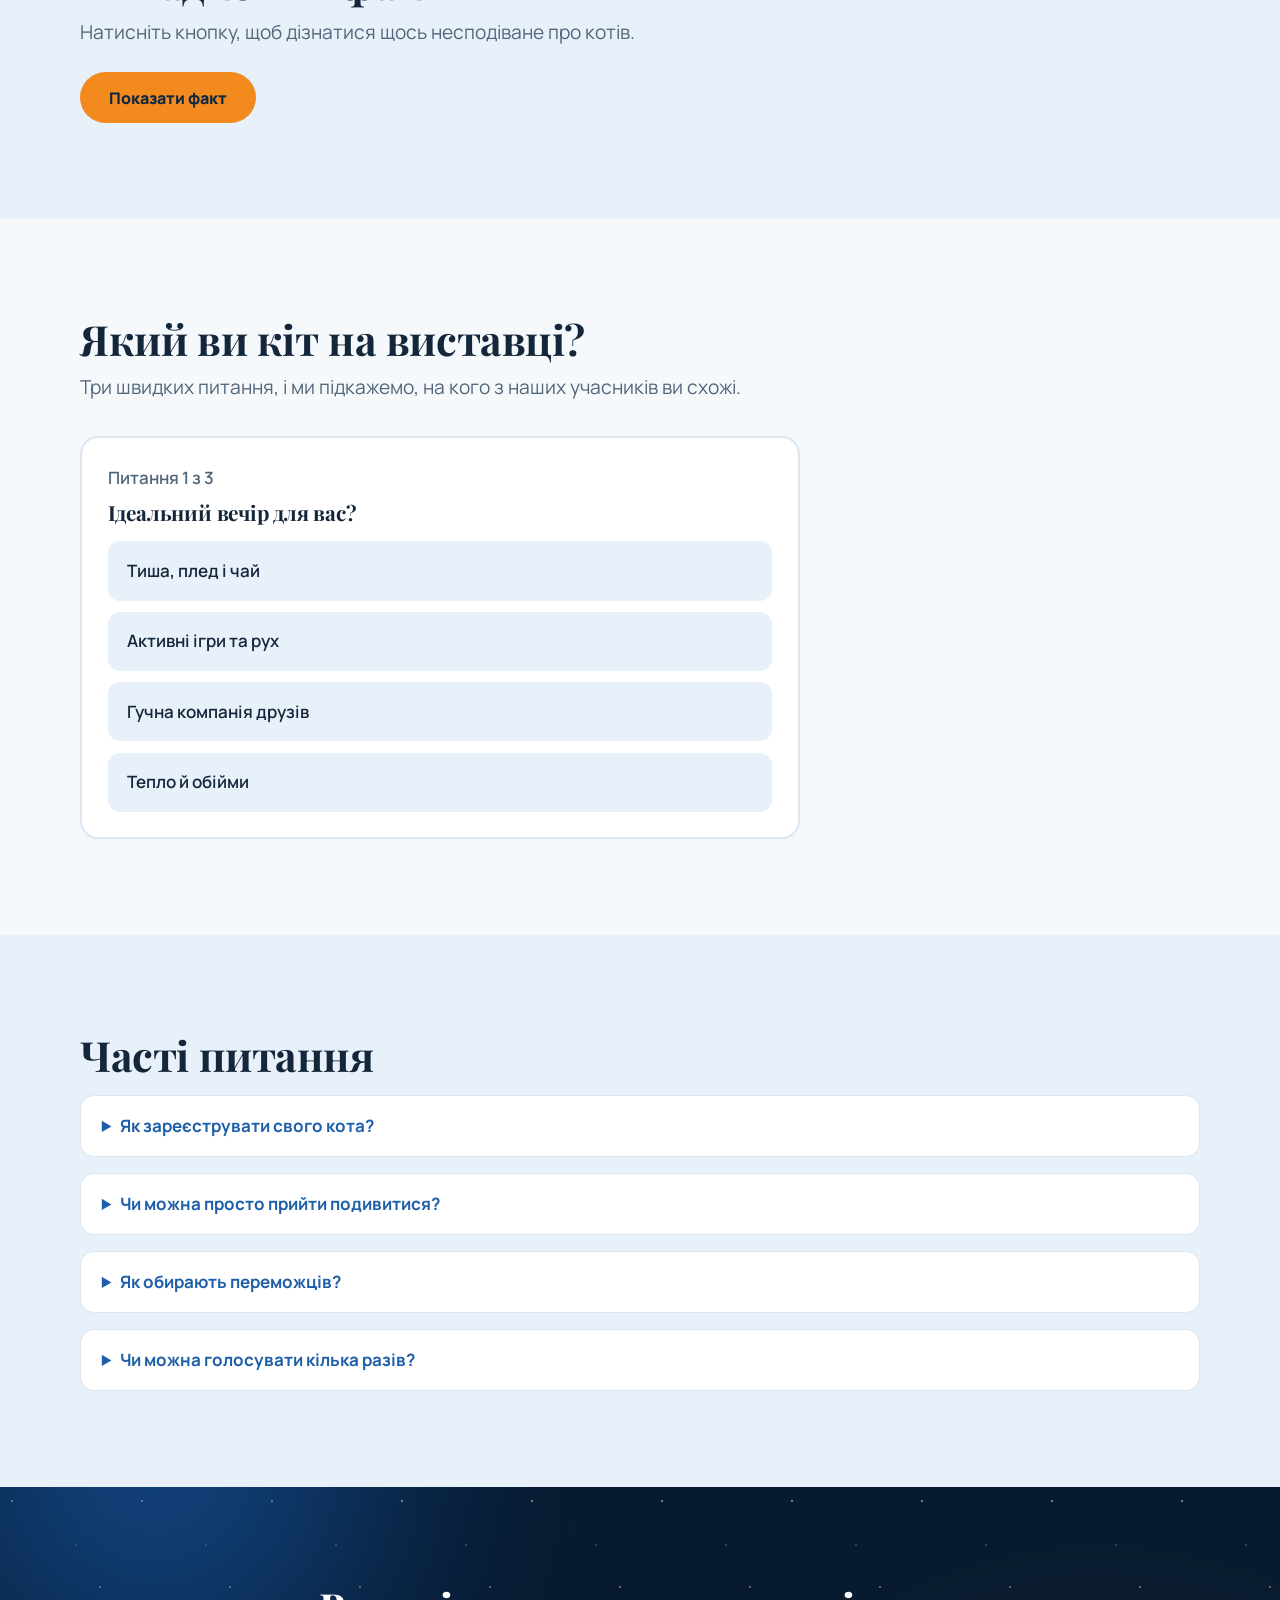
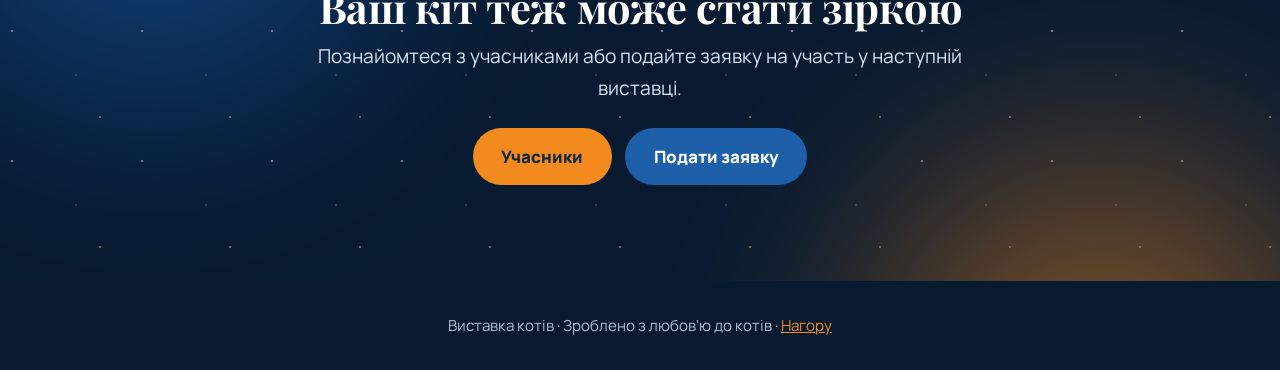
==== commit 37a755b4: "fina; fina;" ====
--- a/index.html
+++ b/index.html
@@ -3,24 +3,25 @@
 	<head>
 		<meta charset="UTF-8">
 			<meta name="viewport" content="width=device-width, initial-scale=1">
-				<title>Головна — Світ котів</title>
-				<link rel="icon" href="images/favicon.svg" type="image/svg+xml">
-				<meta name="description" content="Краса котів: фото, породи та незвичайні факти">
-					<link rel="preconnect" href="https://fonts.googleapis.com">
-						<link rel="preconnect" href="https://fonts.gstatic.com" crossorigin="">
-							<link href="https://fonts.googleapis.com/css2?family=Manrope:wght@400;600;800&family=Playfair+Display:ital,wght@0,700;1,700&display=swap" rel="stylesheet">
-								<link rel="stylesheet" href="css/style.css">
-									<script src="js/script.js" defer=""></script>
-									<meta name="theme-color" content="#071a30">
-										<meta property="og:title" content="Світ котів">
-											<meta property="og:description" content="Краса котів: фото, породи та незвичайні факти">
-												<script src="js/extra.js" defer=""></script>
-								</head>
+				<title>Головна — Виставка котів</title>
+				<meta name="description" content="Виставка котів: знайомтеся з учасниками, дізнайтеся, як працюють судді, та зареєструйте свого улюбленця">
+					<meta name="theme-color" content="#071a30">
+						<link rel="icon" href="images/favicon.svg" type="image/svg+xml">
+							<link rel="preconnect" href="https://fonts.googleapis.com">
+								<link rel="preconnect" href="https://fonts.gstatic.com" crossorigin="">
+									<link href="https://fonts.googleapis.com/css2?family=Manrope:wght@400;600;800&family=Playfair+Display:ital,wght@0,700;1,700&display=swap" rel="stylesheet">
+										<link rel="stylesheet" href="css/style.css">
+											<script src="js/script.js" defer=""></script>
+											<script src="js/extra.js" defer=""></script>
+											<script src="js/confetti.js" defer=""></script>
+											<script src="js/quiz.js" defer=""></script>
+											<script src="js/show.js" defer></script>
+										</head>
 	<body>
 		<header>
 			<div class="wrap bar">
 				<a class="logo" href="index.html">
-					Світ<span>Котів</span>
+					Виставка<span>Котів</span>
 				</a>
 				<input type="checkbox" id="menu-toggle" aria-label="Відкрити меню">
 					<label class="burger" for="menu-toggle">
@@ -34,19 +35,19 @@
 								<a href="index.html" aria-current="page">Головна</a>
 							</li>
 							<li>
-								<a href="breeds.html">Породи</a>
+								<a href="breeds.html">Учасники</a>
 							</li>
 							<li>
 								<a href="facts.html">Факти</a>
 							</li>
 							<li>
-								<a href="gallery.html">Галерея</a>
+								<a href="gallery.html">Зал виставки</a>
 							</li>
 							<li>
 								<a href="game.html">Гра</a>
 							</li>
 							<li>
-								<a href="contacts.html">Контакти</a>
+								<a href="contacts.html">Реєстрація</a>
 							</li>
 						</ul>
 					</nav>
@@ -58,14 +59,15 @@
 				<div class="wrap">
 					<div>
 						<h1>
-							<span class="w" style="--i:0">Грація,</span>
-							<span class="w" style="--i:1">яку</span>
-							<span class="w shine" style="--i:2">неможливо</span>
-							<span class="w" style="--i:3">повторити</span>
+							<span class="w" style="--i:0">Виставка,</span>
+							<span class="w" style="--i:1">де</span>
+							<span class="w shine" style="--i:2">кожен</span>
+							<span class="w" style="--i:3">кіт</span>
+							<span class="w" style="--i:4">— зірка</span>
 						</h1>
-						<p>Коти живуть поруч із людьми майже десять тисяч років і досі залишаються загадкою. Давайте роздивимося їх уважніше.</p>
-						<a class="btn" href="gallery.html">Дивитися фото</a>
-						<a class="btn ghost" href="facts.html">Читати факти</a>
+						<p>Шість найкрасивіших учасників, суворі судді та глядачі, які не можуть відвести погляд. Познайомтеся з котами ще до початку показу.</p>
+						<a class="btn" href="breeds.html">Побачити учасників</a>
+						<a class="btn ghost" href="contacts.html">Зареєструвати кота</a>
 					</div>
 					<div class="face-box">
 						<div class="face" aria-hidden="true">
@@ -81,7 +83,7 @@
 							</div>
 							<span class="nose"></span>
 						</div>
-						<p class="hint">Не вірите? Порухайте мишкою: ці очі стежать за вами.</p>
+						<p class="hint">Головний суддя вже стежить за вами: порухайте мишкою.</p>
 					</div>
 				</div>
 				<svg class="wave" viewBox="0 0 1440 80" preserveAspectRatio="none" aria-hidden="true">
@@ -90,12 +92,131 @@
 			</section>
 
 			<div class="marquee" aria-hidden="true">
-				<div>Муркотіння ✦ Грація ✦ Бурштинові очі ✦ М'які лапки ✦ Нічні мисливці ✦ Пухнасті хмаринки ✦ Муркотіння ✦ Грація ✦ Бурштинові очі ✦ М'які лапки ✦ Нічні мисливці ✦ Пухнасті хмаринки ✦ </div>
+				<div>Чемпіони ✦ Ринг ✦ Нагороди ✦ Бурштинові очі ✦ Шовкова шерсть ✦ Королівська постава ✦ Чемпіони ✦ Ринг ✦ Нагороди ✦ Бурштинові очі ✦ Шовкова шерсть ✦ Королівська постава ✦ </div>
 			</div>
 
 			<section>
 				<div class="wrap">
-					<h2>Чому вони такі прекрасні</h2>
+					<h2>Як проходить виставка</h2>
+					<p class="lead">Три етапи, від знайомства з учасниками до нагородження переможців.</p>
+					<div class="steps">
+						<div class="step">
+							<h3>Знайомство</h3>
+							<p>Глядачі оглядають учасників і читають про кожну породу.</p>
+						</div>
+						<div class="step">
+							<h3>Огляд суддів</h3>
+							<p>Судді оцінюють очі, шерсть і рух кожного кота на рингу.</p>
+						</div>
+						<div class="step">
+							<h3>Нагородження</h3>
+							<p>Оголошують переможців у кожній категорії та головного чемпіона.</p>
+						</div>
+					</div>
+				</div>
+			</section>
+
+			<section>
+				<div class="wrap">
+					<h2>До відкриття виставки</h2>
+					<p class="lead">Відлік до першого виходу котів на ринг.</p>
+					<div class="count" id="count" data-date="2026-12-20T12:00:00">
+						<div>
+							<b id="cd-d">0</b>
+							<span>днів</span>
+						</div>
+						<div>
+							<b id="cd-h">0</b>
+							<span>годин</span>
+						</div>
+						<div>
+							<b id="cd-m">0</b>
+							<span>хвилин</span>
+						</div>
+						<div>
+							<b id="cd-s">0</b>
+							<span>секунд</span>
+						</div>
+					</div>
+				</div>
+			</section>
+
+			<section>
+				<div class="wrap">
+					<h2>Програма дня</h2>
+					<ul class="prog">
+						<li>
+							<time>10:00</time>
+							<p>Відкриття виставки та реєстрація учасників.</p>
+						</li>
+						<li>
+							<time>12:00</time>
+							<p>Огляд суддів: очі, шерсть і постава кожного кота.</p>
+						</li>
+						<li>
+							<time>15:00</time>
+							<p>Показ у рингу та голосування глядачів.</p>
+						</li>
+						<li>
+							<time>17:00</time>
+							<p>Нагородження переможців і головного чемпіона.</p>
+						</li>
+					</ul>
+				</div>
+			</section>
+
+			<section>
+				<div class="wrap">
+					<h2>До відкриття виставки</h2>
+					<p class="lead">Відлік до першого виходу котів на ринг.</p>
+					<div class="count" id="count" data-date="2026-12-20T12:00:00">
+						<div>
+							<b id="cd-d">0</b>
+							<span>днів</span>
+						</div>
+						<div>
+							<b id="cd-h">0</b>
+							<span>годин</span>
+						</div>
+						<div>
+							<b id="cd-m">0</b>
+							<span>хвилин</span>
+						</div>
+						<div>
+							<b id="cd-s">0</b>
+							<span>секунд</span>
+						</div>
+					</div>
+				</div>
+			</section>
+
+			<section>
+				<div class="wrap">
+					<h2>Програма дня</h2>
+					<ul class="prog">
+						<li>
+							<time>10:00</time>
+							<p>Відкриття виставки та реєстрація учасників.</p>
+						</li>
+						<li>
+							<time>12:00</time>
+							<p>Огляд суддів: очі, шерсть і постава кожного кота.</p>
+						</li>
+						<li>
+							<time>15:00</time>
+							<p>Показ у рингу та голосування глядачів.</p>
+						</li>
+						<li>
+							<time>17:00</time>
+							<p>Нагородження переможців і головного чемпіона.</p>
+						</li>
+					</ul>
+				</div>
+			</section>
+			
+			<section class="alt">
+				<div class="wrap">
+					<h2>Що оцінюють судді</h2>
 					<p class="lead">Кожна деталь у кішки створена природою одночасно для полювання та елегантності.</p>
 					<p class="hint">Наведіть курсор на фото, щоб побачити його повністю. Клік відкриває фото на весь екран.</p>
 					<div class="grid">
@@ -164,13 +285,43 @@
 				</div>
 			</section>
 
+			<section>
+				<div class="wrap">
+					<h2>Який ви кіт на виставці?</h2>
+					<p class="lead">Три швидких питання, і ми підкажемо, на кого з наших учасників ви схожі.</p>
+					<div class="quiz" id="quiz"></div>
+				</div>
+			</section>
+
+			<section class="alt">
+				<div class="wrap">
+					<h2>Часті питання</h2>
+					<details>
+						<summary>Як зареєструвати свого кота?</summary>
+						<p>Перейдіть на сторінку «Реєстрація», заповніть форму та розкажіть про вашого улюбленця. Ми зв'яжемося з вами.</p>
+					</details>
+					<details>
+						<summary>Чи можна просто прийти подивитися?</summary>
+						<p>Так, глядачі завжди вітаються. Можна оглянути учасників і проголосувати за свого фаворита.</p>
+					</details>
+					<details>
+						<summary>Як обирають переможців?</summary>
+						<p>Судді оцінюють очі, шерсть і постава кожного кота, а глядачі додають свій голос у голосуванні.</p>
+					</details>
+					<details>
+						<summary>Чи можна голосувати кілька разів?</summary>
+						<p>Ні, кожен глядач має один голос. Результати оновлюються одразу.</p>
+					</details>
+				</div>
+			</section>
+			
 			<section class="cta aurora">
 				<div class="wrap">
-					<h2>Готові закохатися?</h2>
-					<p class="lead">Дізнайтеся про найкрасивіші породи або відкрийте для себе факти, у які важко повірити.</p>
+					<h2>Ваш кіт теж може стати зіркою</h2>
+					<p class="lead">Познайомтеся з учасниками або подайте заявку на участь у наступній виставці.</p>
 					<div class="actions">
-						<a class="btn" href="breeds.html">Породи</a>
-						<a class="btn blue" href="facts.html">Незвичайні факти</a>
+						<a class="btn" href="breeds.html">Учасники</a>
+						<a class="btn blue" href="contacts.html">Подати заявку</a>
 					</div>
 				</div>
 			</section>
@@ -179,7 +330,7 @@
 		<footer>
 			<div class="wrap">
 				<p>
-					Зроблено з любов'ю до котів · <a href="index.html">Нагору</a>
+					Виставка котів · Зроблено з любов'ю до котів · <a href="index.html">Нагору</a>
 				</p>
 			</div>
 		</footer>
--- a/css/style.css
+++ b/css/style.css
@@ -269,4 +269,57 @@
 @media (max-width:720px){
   .contact{grid-template-columns:1fr}
   .theme-btn{margin-left:auto}
-}+}
+/* ===== Виставка: номери учасників і етапи ===== */
+.num{position:absolute;top:.8rem;left:.8rem;z-index:3;background:var(--navy);color:var(--gold);font-family:var(--head);font-weight:700;padding:.25rem .85rem;border-radius:999px;border:2px solid var(--orange);box-shadow:0 6px 16px rgba(0,0,0,.3)}
+.steps{display:grid;gap:1.2rem;grid-template-columns:repeat(auto-fit,minmax(240px,1fr));margin-top:2rem;counter-reset:s}
+.step{position:relative;padding:1.6rem 1.4rem 1.4rem 4.6rem;background:#fff;border-radius:var(--radius);border:2px solid #dbe6f1;counter-increment:s}
+.step::before{content:counter(s);position:absolute;left:1.2rem;top:1.3rem;width:2.6rem;height:2.6rem;display:grid;place-items:center;border-radius:50%;background:var(--orange);color:var(--navy);font-family:var(--head);font-weight:700;font-size:1.3rem}
+.step p{color:var(--muted)}
+[data-theme="dark"] .step{background:#12263d;border-color:#24415f}
+/* ===== Голосування, відлік, програма ===== */
+.vote-btn{margin-top:1rem;width:100%;border:2px solid var(--orange);background:transparent;color:var(--orange);font:inherit;font-weight:800;padding:.65rem 1rem;border-radius:999px;cursor:pointer;transition:background .2s,color .2s,transform .2s}
+.vote-btn:hover:not(:disabled){background:var(--orange);color:var(--navy);transform:translateY(-2px)}
+.vote-btn:disabled{cursor:default;opacity:.7}
+.vote-btn.mine{background:var(--orange);color:var(--navy);opacity:1}
+.crown{position:absolute;top:.8rem;right:.8rem;z-index:3;background:var(--gold);color:var(--navy);font-weight:800;padding:.25rem .8rem;border-radius:999px;box-shadow:0 6px 16px rgba(0,0,0,.3);animation:floaty 3s ease-in-out infinite}
+.results{margin-top:1.5rem;display:grid;gap:.8rem}
+.row{display:grid;grid-template-columns:150px 1fr 70px;gap:1rem;align-items:center}
+.track{height:16px;background:#cfdceb;border-radius:999px;overflow:hidden}
+.fill{height:100%;width:0;background:linear-gradient(90deg,var(--orange),var(--gold));border-radius:999px;transition:width .8s cubic-bezier(.2,.8,.2,1)}
+.row.top .fill{background:linear-gradient(90deg,var(--blue),var(--orange))}
+.row span:last-child{font-weight:800;text-align:right}
+.total{margin-top:1rem;color:var(--muted)}
+.link-btn{background:none;border:0;color:var(--blue);font:inherit;font-weight:700;text-decoration:underline;cursor:pointer;margin-top:1rem}
+[data-theme="dark"] .track{background:#24415f}
+[data-theme="dark"] .link-btn{color:var(--gold)}
+
+.count{display:grid;grid-template-columns:repeat(4,1fr);gap:1rem;margin-top:2rem;max-width:640px}
+.count div{background:var(--navy);color:#fff;border-radius:var(--radius);padding:1.2rem .5rem;text-align:center;border-bottom:5px solid var(--orange)}
+.count b{display:block;font-family:var(--head);font-size:clamp(2rem,6vw,3.2rem);color:var(--orange);line-height:1}
+.count span{font-size:.95rem;color:#c9d9ea}
+.count-done{font-family:var(--head);font-size:1.6rem;margin-top:1.5rem}
+
+.prog{list-style:none;margin-top:2rem;border-left:4px solid var(--orange);padding-left:1.6rem;display:grid;gap:1.4rem}
+.prog li{position:relative}
+.prog li::before{content:"";position:absolute;left:calc(-1.6rem - 12px);top:.45rem;width:20px;height:20px;border-radius:50%;background:var(--orange);border:4px solid var(--paper)}
+.prog time{font-family:var(--head);font-weight:700;font-size:1.3rem;color:var(--blue)}
+.prog p{color:var(--muted)}
+[data-theme="dark"] .prog time{color:var(--gold)}
+
+@media (max-width:720px){
+  .row{grid-template-columns:100px 1fr 50px;gap:.6rem}
+  .count{grid-template-columns:repeat(2,1fr)}
+}
+/* ===== Квіз і FAQ ===== */
+.quiz{background:#fff;border:2px solid #dbe6f1;border-radius:var(--radius);padding:1.6rem;margin-top:2rem;max-width:720px}
+.quiz h3{margin-bottom:1rem}
+.quiz .opts{display:grid;gap:.7rem}
+.opt{font:inherit;font-weight:600;text-align:left;color:var(--ink);background:var(--sky);border:2px solid transparent;border-radius:12px;padding:.85rem 1.1rem;cursor:pointer;transition:border-color .2s,transform .2s,background .2s}
+.opt:hover{border-color:var(--orange);transform:translateX(6px)}
+.quiz .step-info{color:var(--muted);margin-bottom:.6rem;font-weight:600}
+.quiz .res{text-align:center;padding:1rem 0}
+.quiz .res .big{font-family:var(--head);font-size:2.2rem;color:var(--orange);margin:.4rem 0 .8rem}
+.quiz .res p{color:var(--muted);margin-bottom:1.2rem}
+[data-theme="dark"] .quiz{background:#12263d;border-color:#24415f}
+[data-theme="dark"] .opt{background:#1a3a5e}
